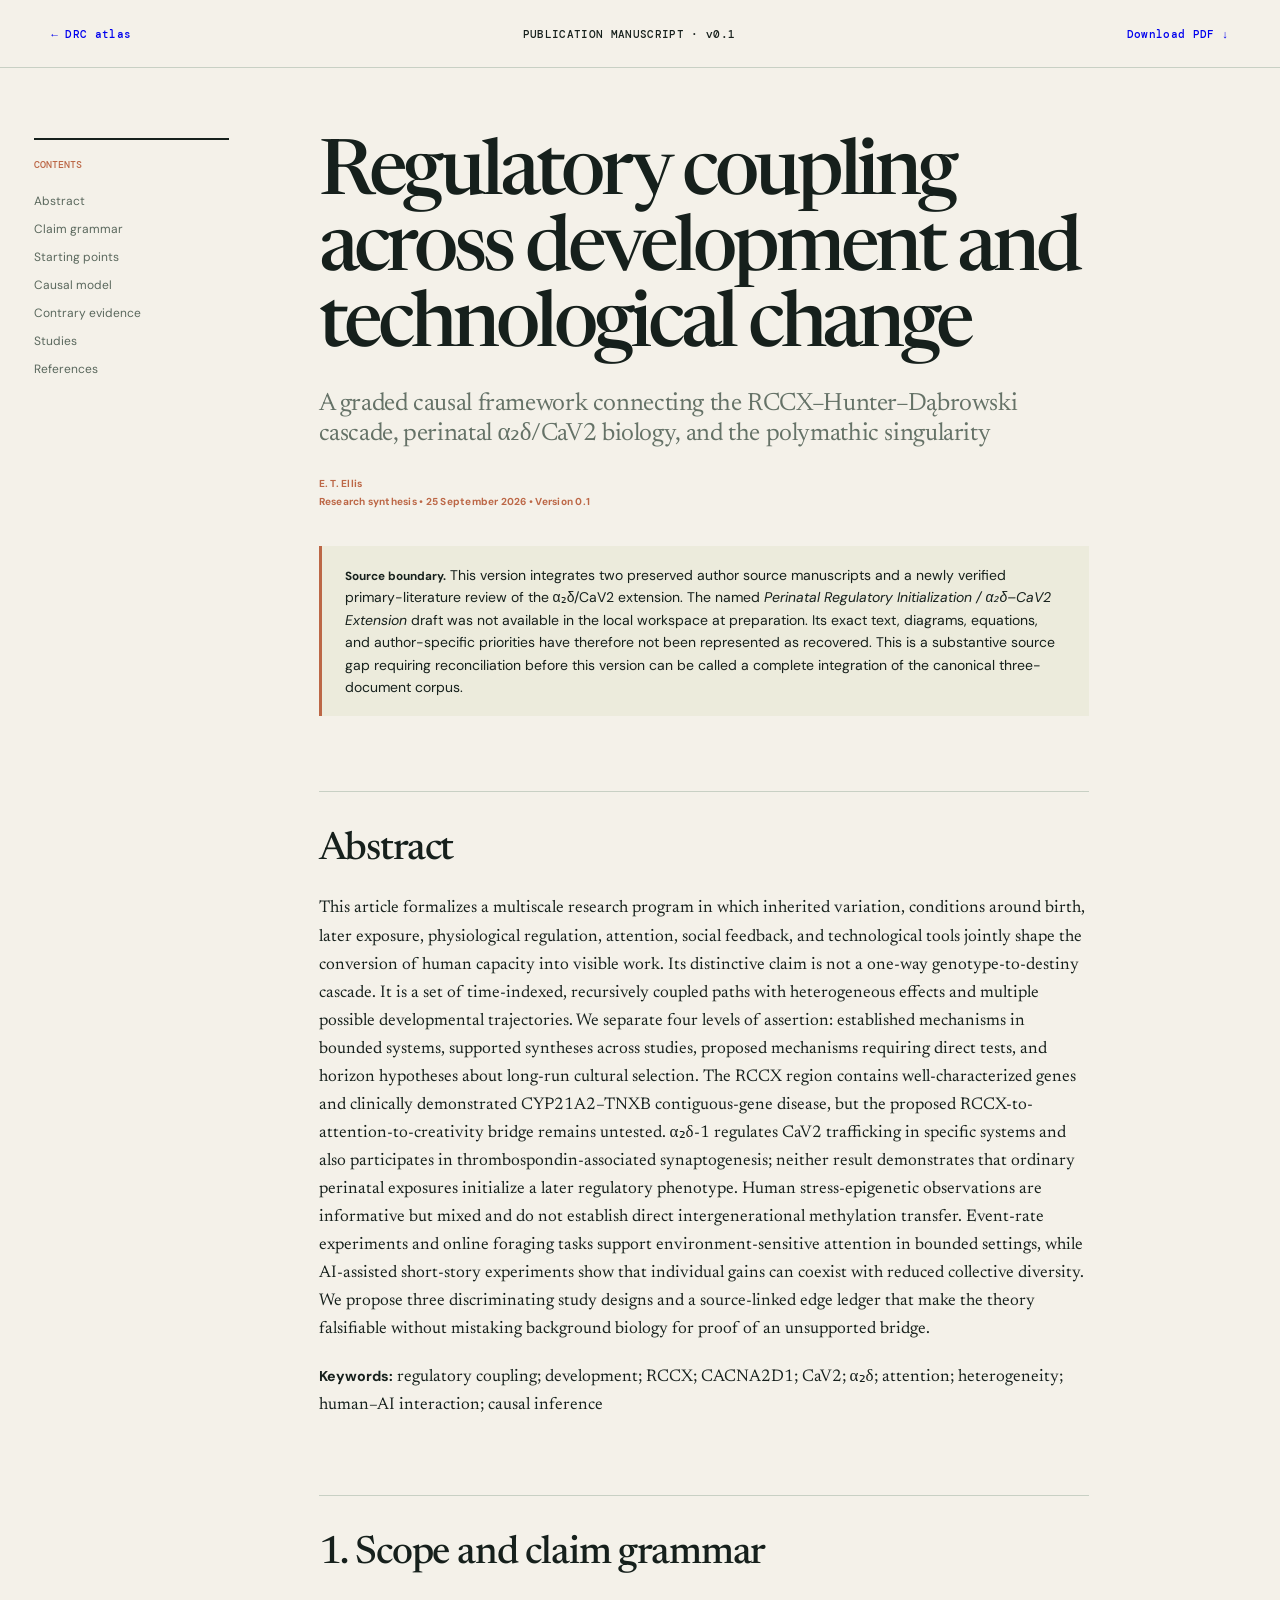
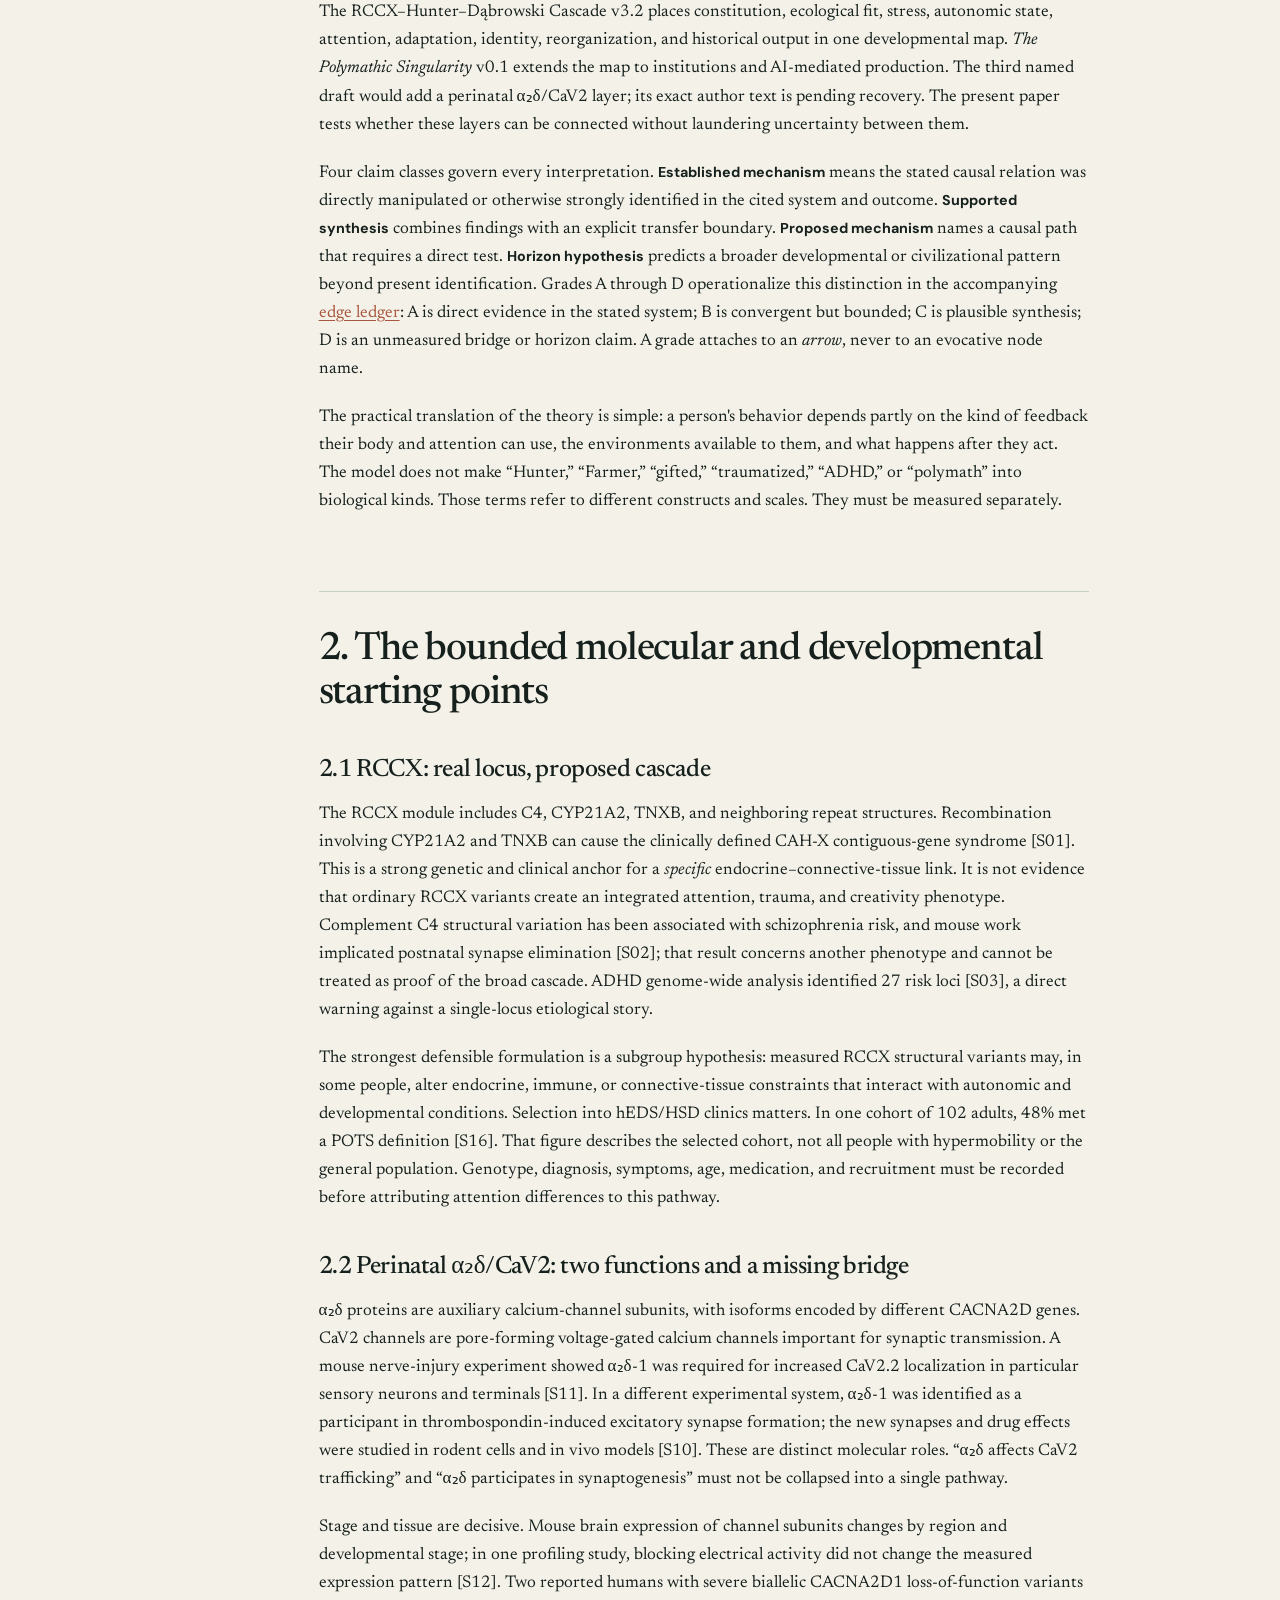
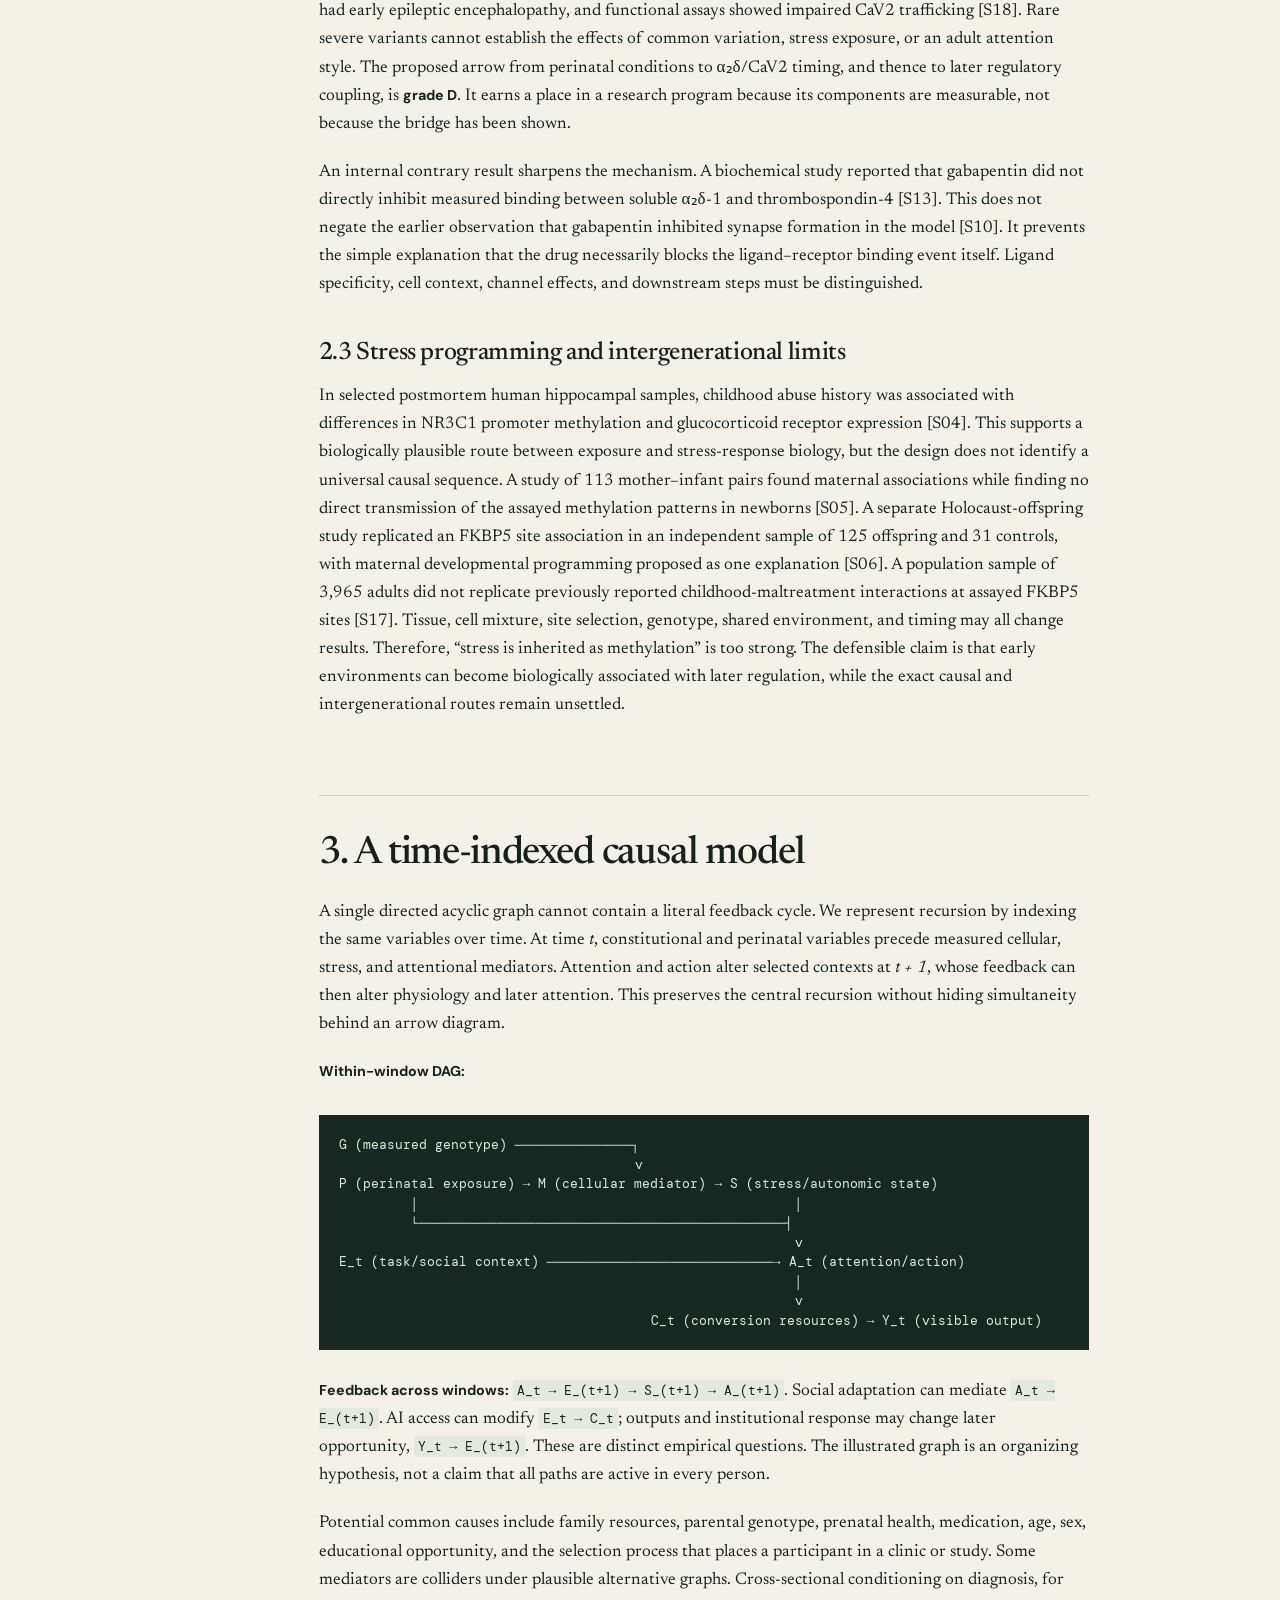
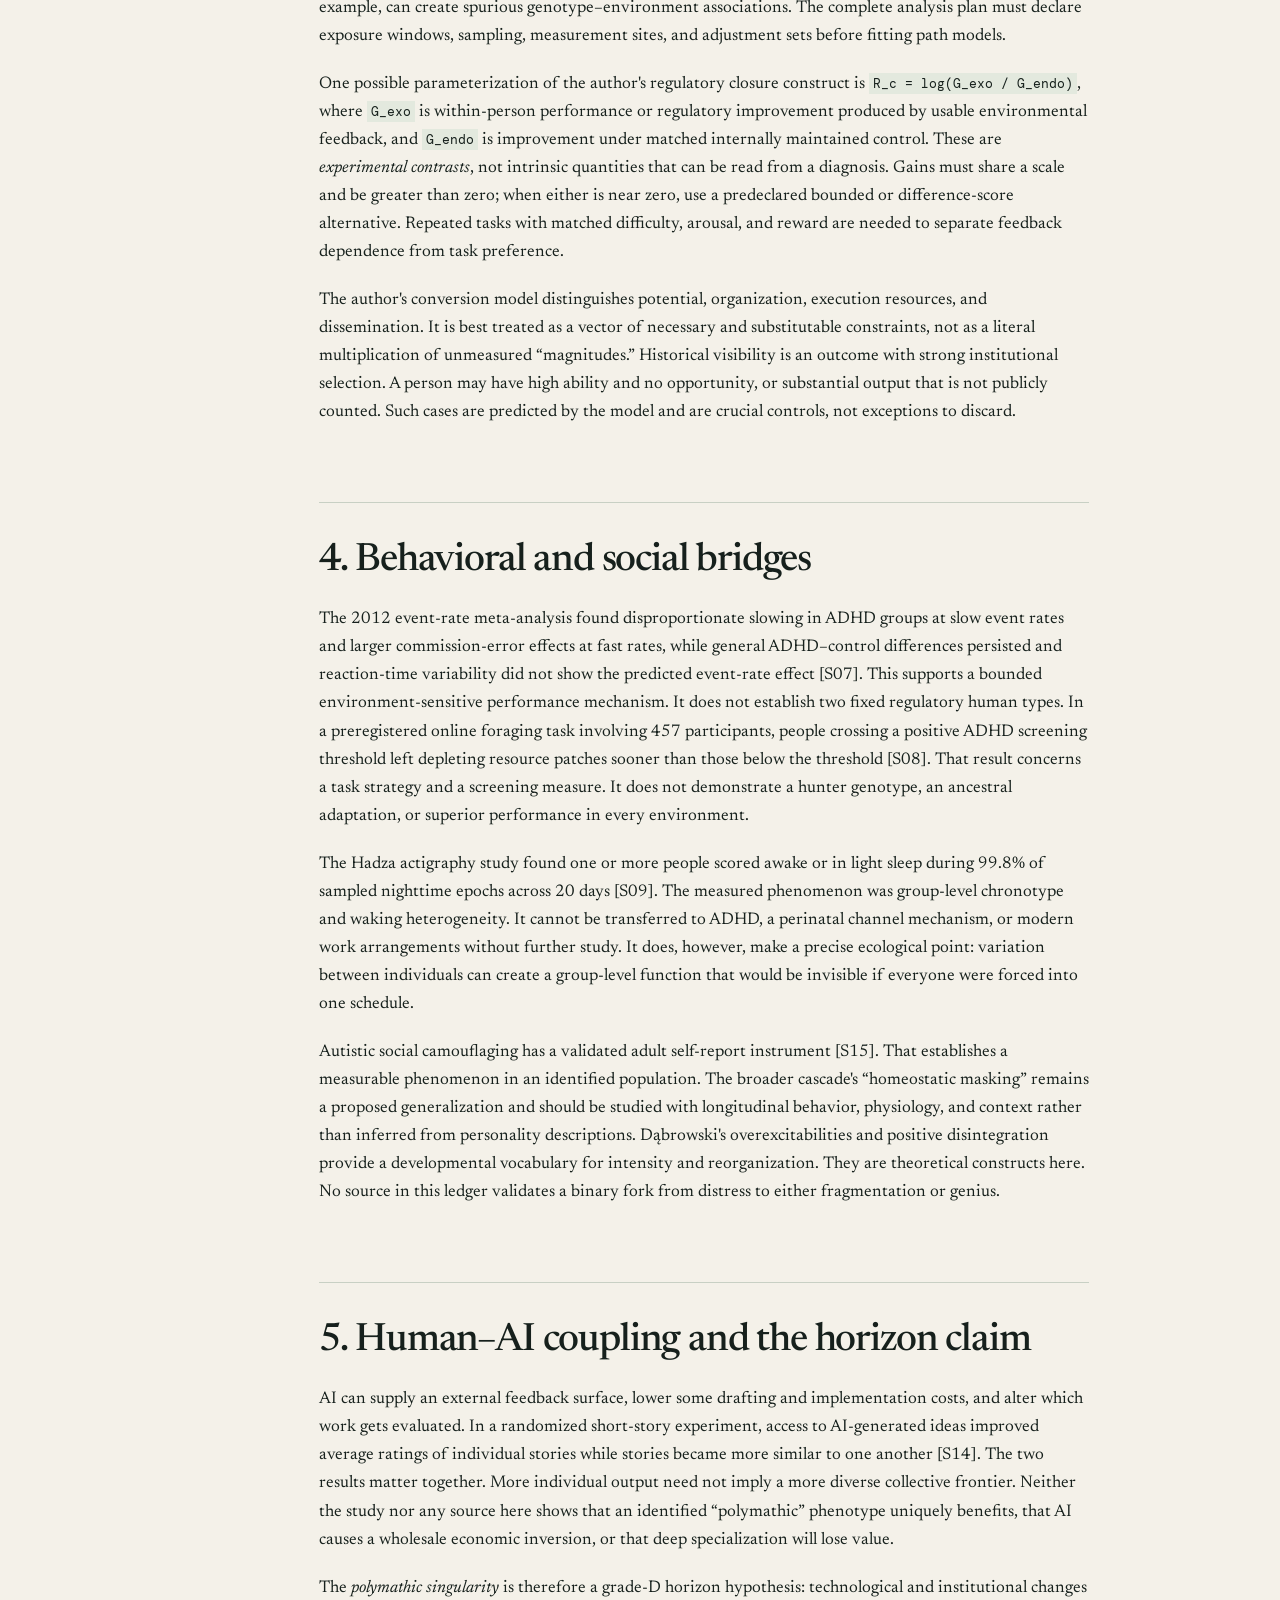
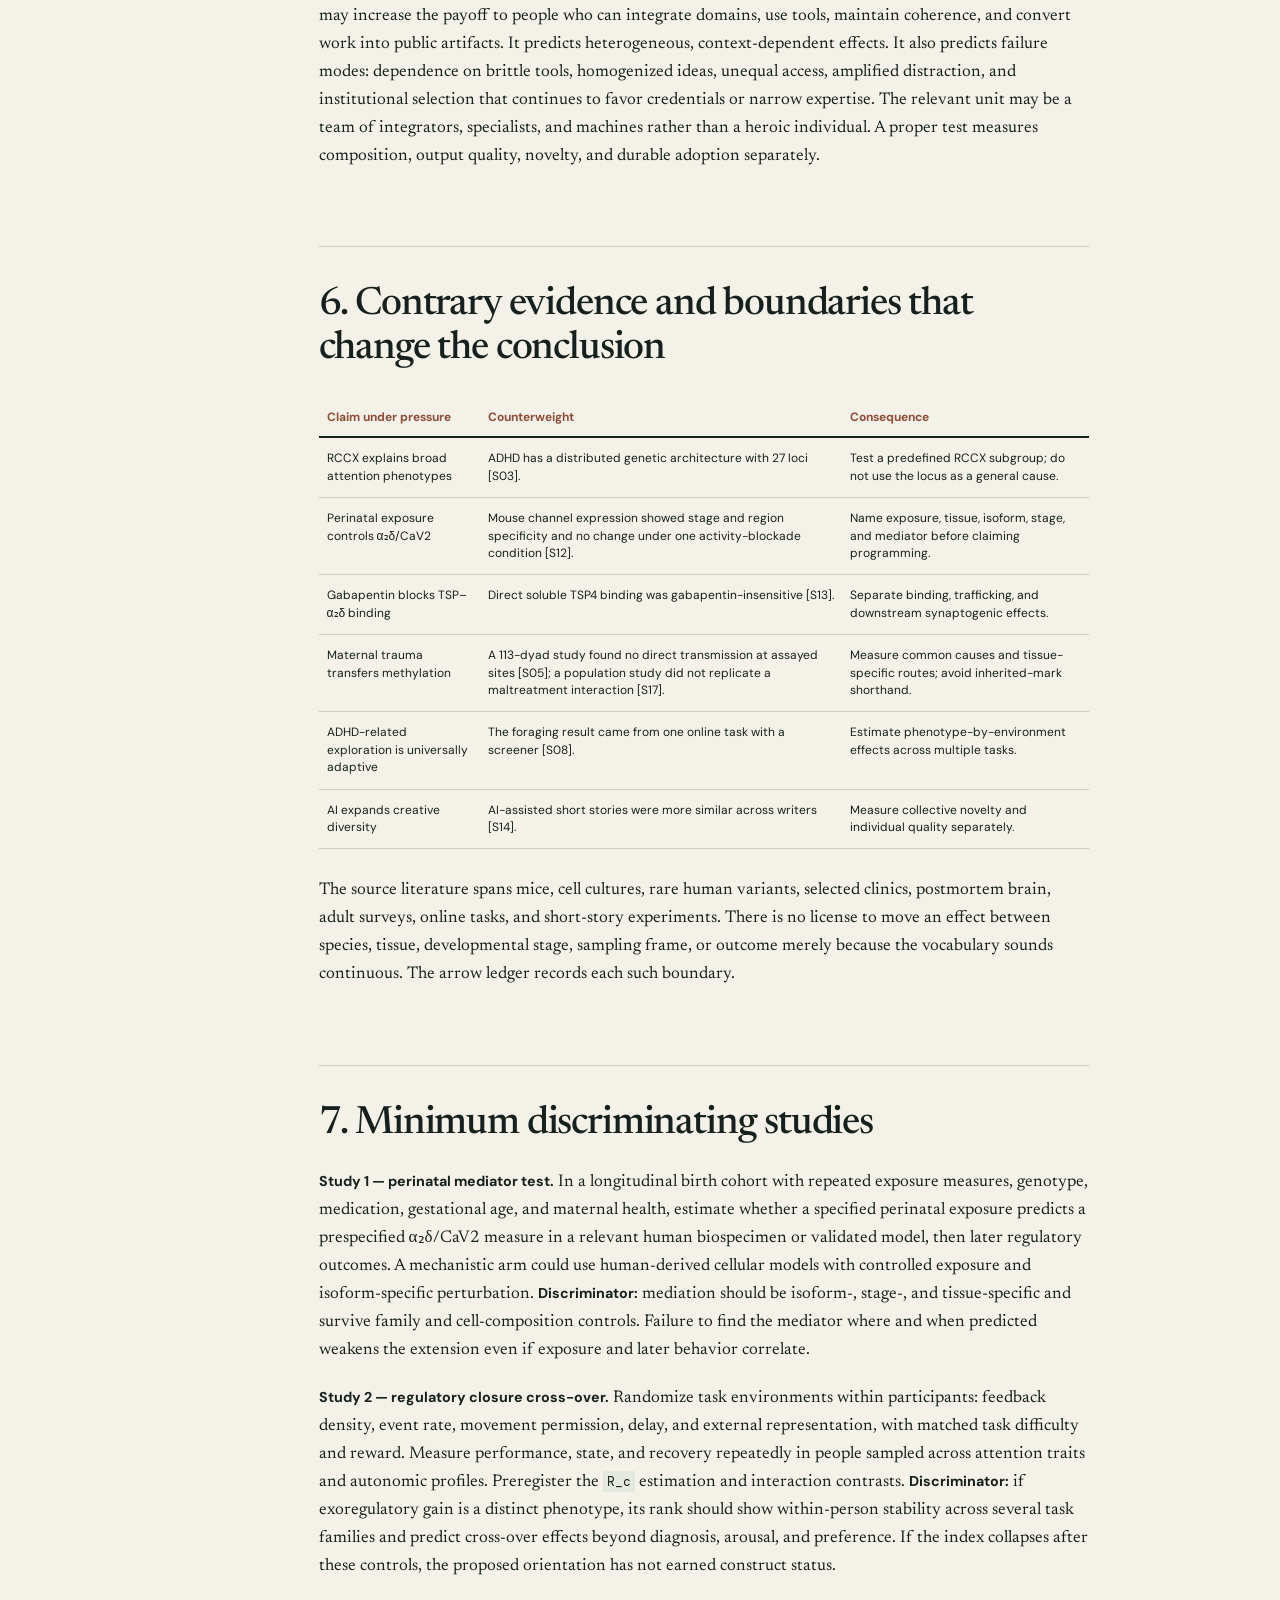
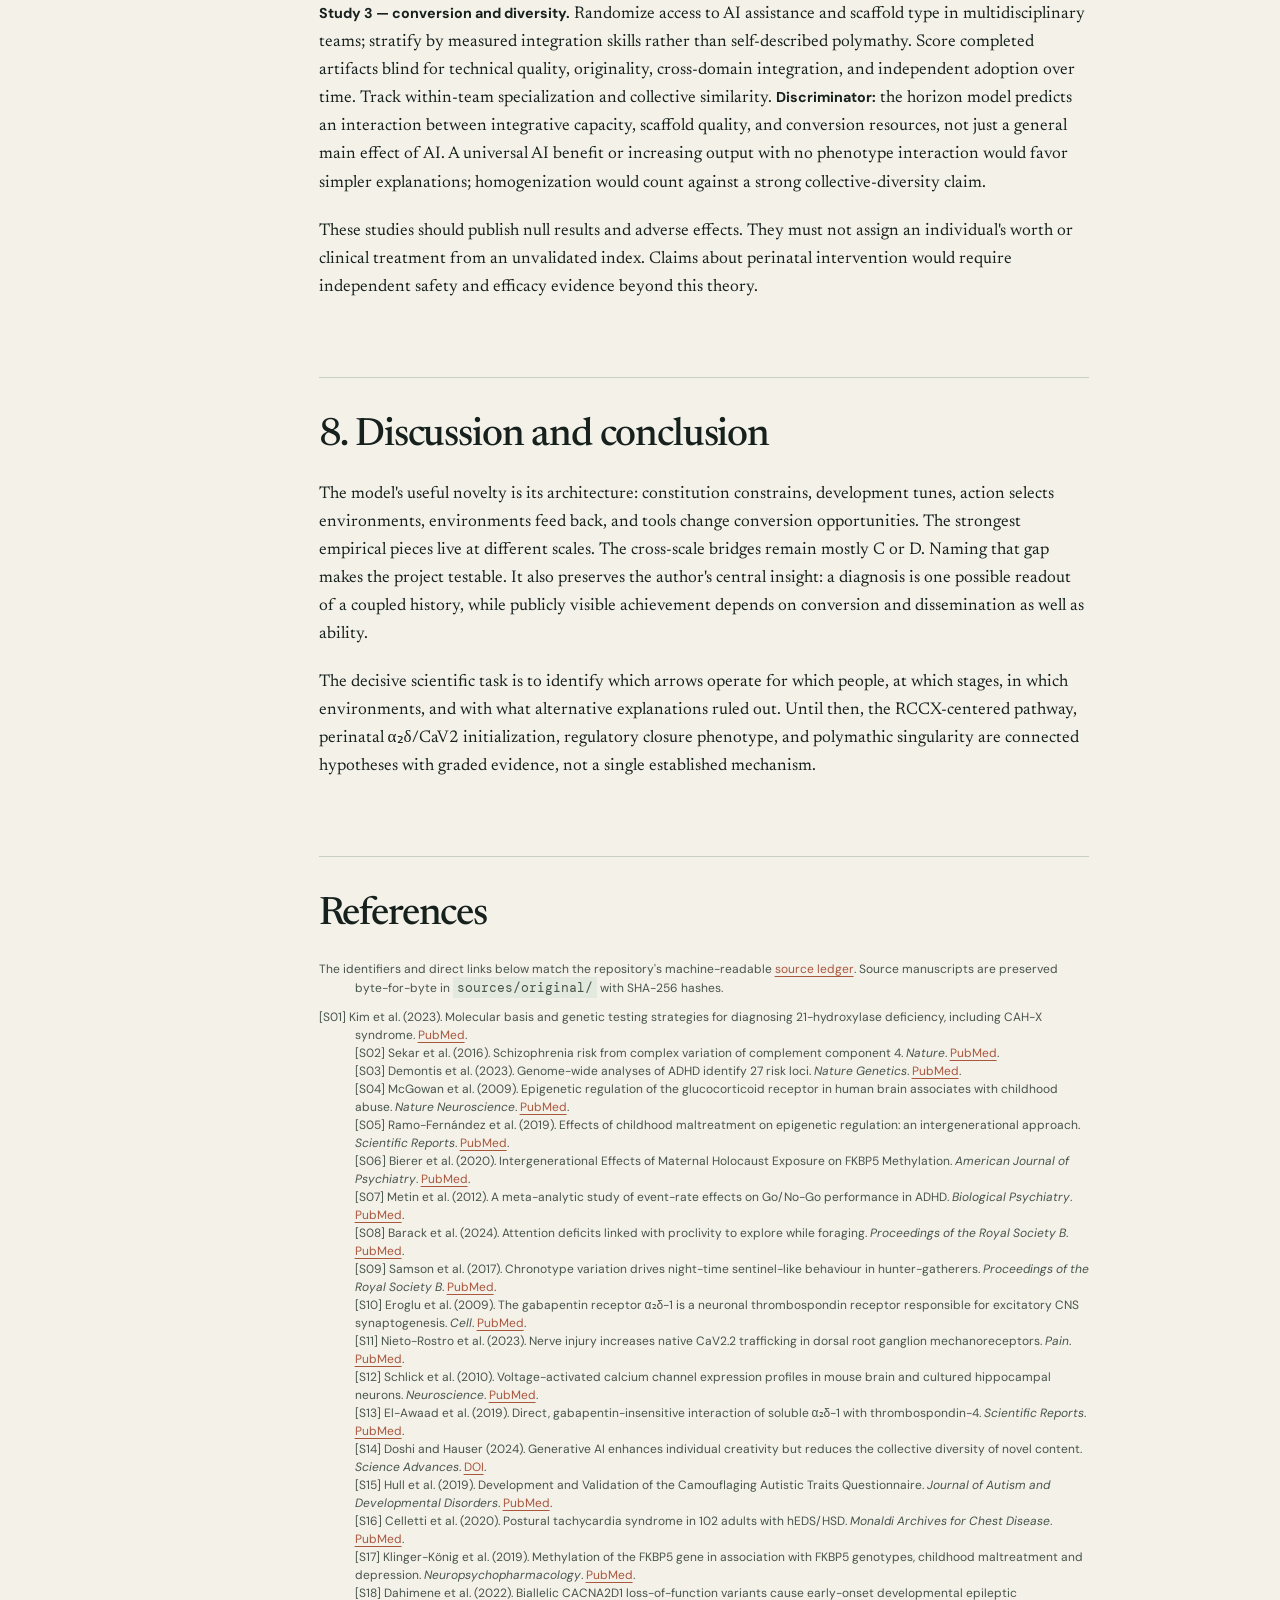
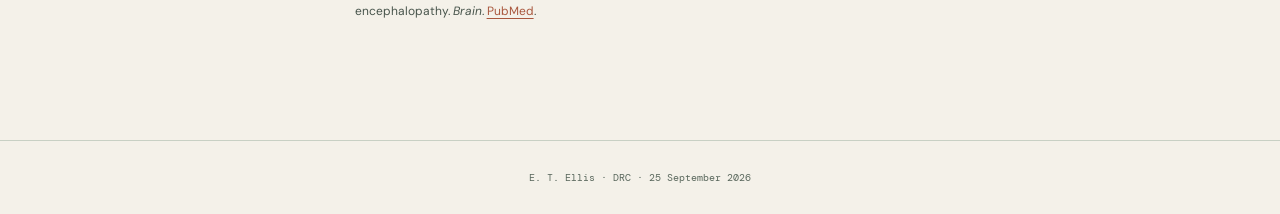
==== docs/paper.html @ 1a9c7b2e "Publish DRC research atlas and graded manuscript" ====
<!doctype html>
<html lang="en"><head><meta charset="utf-8"><meta name="viewport" content="width=device-width, initial-scale=1">
<meta name="description" content="Publication manuscript for the DRC developmental regulatory coupling research program.">
<title>Regulatory coupling across development and technological change — E. T. Ellis</title>
<link rel="preconnect" href="https://fonts.googleapis.com"><link rel="preconnect" href="https://fonts.gstatic.com" crossorigin>
<link href="https://fonts.googleapis.com/css2?family=DM+Mono:wght@400;500&family=DM+Sans:wght@400;500;600&family=Newsreader:opsz,wght@6..72,400;6..72,500;6..72,600&display=swap" rel="stylesheet">
<link rel="stylesheet" href="paper.css"></head><body>
<header class="paper-nav"><a href="index.html">← DRC atlas</a><span>PUBLICATION MANUSCRIPT · v0.1</span><a href="drc-regulatory-coupling-v0.1.pdf">Download PDF ↓</a></header>
<main class="paper-shell"><aside class="rail"><span>CONTENTS</span><a href="#abstract">Abstract</a><a href="#scope-and-claim-grammar">Claim grammar</a><a href="#the-bounded-molecular-and-developmental-starting-points">Starting points</a><a href="#a-time-indexed-causal-model">Causal model</a><a href="#contrary-evidence-and-boundaries-that-change-the-conclusion">Contrary evidence</a><a href="#minimum-discriminating-studies">Studies</a><a href="#references">References</a></aside><article class="paper-body"><h1 id="regulatory-coupling-across-development-and-technological-change">Regulatory coupling across development and technological change</h1>
<h2 id="a-graded-causal-framework-connecting-the-rccxhunterdąbrowski-cascade-perinatal-α₂δcav2-biology-and-the-polymathic-singularity">A graded causal framework connecting the RCCX–Hunter–Dąbrowski cascade, perinatal α₂δ/CaV2 biology, and the polymathic singularity</h2>
<p><strong>E. T. Ellis</strong><br />
<strong>Research synthesis • 25 September 2026 • Version 0.1</strong></p>
<blockquote>
<p><strong>Source boundary.</strong> This version integrates two preserved author source manuscripts and a newly verified primary-literature review of the α₂δ/CaV2 extension. The named <em>Perinatal Regulatory Initialization / α₂δ–CaV2 Extension</em> draft was not available in the local workspace at preparation. Its exact text, diagrams, equations, and author-specific priorities have therefore not been represented as recovered. This is a substantive source gap requiring reconciliation before this version can be called a complete integration of the canonical three-document corpus.</p>
</blockquote>
<h2 id="abstract">Abstract</h2>
<p>This article formalizes a multiscale research program in which inherited variation, conditions around birth, later exposure, physiological regulation, attention, social feedback, and technological tools jointly shape the conversion of human capacity into visible work. Its distinctive claim is not a one-way genotype-to-destiny cascade. It is a set of time-indexed, recursively coupled paths with heterogeneous effects and multiple possible developmental trajectories. We separate four levels of assertion: established mechanisms in bounded systems, supported syntheses across studies, proposed mechanisms requiring direct tests, and horizon hypotheses about long-run cultural selection. The RCCX region contains well-characterized genes and clinically demonstrated CYP21A2–TNXB contiguous-gene disease, but the proposed RCCX-to-attention-to-creativity bridge remains untested. α₂δ-1 regulates CaV2 trafficking in specific systems and also participates in thrombospondin-associated synaptogenesis; neither result demonstrates that ordinary perinatal exposures initialize a later regulatory phenotype. Human stress-epigenetic observations are informative but mixed and do not establish direct intergenerational methylation transfer. Event-rate experiments and online foraging tasks support environment-sensitive attention in bounded settings, while AI-assisted short-story experiments show that individual gains can coexist with reduced collective diversity. We propose three discriminating study designs and a source-linked edge ledger that make the theory falsifiable without mistaking background biology for proof of an unsupported bridge.</p>
<p><strong>Keywords:</strong> regulatory coupling; development; RCCX; CACNA2D1; CaV2; α₂δ; attention; heterogeneity; human–AI interaction; causal inference</p>
<h2 id="scope-and-claim-grammar">1. Scope and claim grammar</h2>
<p>The RCCX–Hunter–Dąbrowski Cascade v3.2 places constitution, ecological fit, stress, autonomic state, attention, adaptation, identity, reorganization, and historical output in one developmental map. <em>The Polymathic Singularity</em> v0.1 extends the map to institutions and AI-mediated production. The third named draft would add a perinatal α₂δ/CaV2 layer; its exact author text is pending recovery. The present paper tests whether these layers can be connected without laundering uncertainty between them.</p>
<p>Four claim classes govern every interpretation. <strong>Established mechanism</strong> means the stated causal relation was directly manipulated or otherwise strongly identified in the cited system and outcome. <strong>Supported synthesis</strong> combines findings with an explicit transfer boundary. <strong>Proposed mechanism</strong> names a causal path that requires a direct test. <strong>Horizon hypothesis</strong> predicts a broader developmental or civilizational pattern beyond present identification. Grades A through D operationalize this distinction in the accompanying <a href="data/model.json">edge ledger</a>: A is direct evidence in the stated system; B is convergent but bounded; C is plausible synthesis; D is an unmeasured bridge or horizon claim. A grade attaches to an <em>arrow</em>, never to an evocative node name.</p>
<p>The practical translation of the theory is simple: a person's behavior depends partly on the kind of feedback their body and attention can use, the environments available to them, and what happens after they act. The model does not make “Hunter,” “Farmer,” “gifted,” “traumatized,” “ADHD,” or “polymath” into biological kinds. Those terms refer to different constructs and scales. They must be measured separately.</p>
<h2 id="the-bounded-molecular-and-developmental-starting-points">2. The bounded molecular and developmental starting points</h2>
<h3 id="1-rccx-real-locus-proposed-cascade">2.1 RCCX: real locus, proposed cascade</h3>
<p>The RCCX module includes C4, CYP21A2, TNXB, and neighboring repeat structures. Recombination involving CYP21A2 and TNXB can cause the clinically defined CAH-X contiguous-gene syndrome [S01]. This is a strong genetic and clinical anchor for a <em>specific</em> endocrine–connective-tissue link. It is not evidence that ordinary RCCX variants create an integrated attention, trauma, and creativity phenotype. Complement C4 structural variation has been associated with schizophrenia risk, and mouse work implicated postnatal synapse elimination [S02]; that result concerns another phenotype and cannot be treated as proof of the broad cascade. ADHD genome-wide analysis identified 27 risk loci [S03], a direct warning against a single-locus etiological story.</p>
<p>The strongest defensible formulation is a subgroup hypothesis: measured RCCX structural variants may, in some people, alter endocrine, immune, or connective-tissue constraints that interact with autonomic and developmental conditions. Selection into hEDS/HSD clinics matters. In one cohort of 102 adults, 48% met a POTS definition [S16]. That figure describes the selected cohort, not all people with hypermobility or the general population. Genotype, diagnosis, symptoms, age, medication, and recruitment must be recorded before attributing attention differences to this pathway.</p>
<h3 id="2-perinatal-α₂δcav2-two-functions-and-a-missing-bridge">2.2 Perinatal α₂δ/CaV2: two functions and a missing bridge</h3>
<p>α₂δ proteins are auxiliary calcium-channel subunits, with isoforms encoded by different CACNA2D genes. CaV2 channels are pore-forming voltage-gated calcium channels important for synaptic transmission. A mouse nerve-injury experiment showed α₂δ-1 was required for increased CaV2.2 localization in particular sensory neurons and terminals [S11]. In a different experimental system, α₂δ-1 was identified as a participant in thrombospondin-induced excitatory synapse formation; the new synapses and drug effects were studied in rodent cells and in vivo models [S10]. These are distinct molecular roles. “α₂δ affects CaV2 trafficking” and “α₂δ participates in synaptogenesis” must not be collapsed into a single pathway.</p>
<p>Stage and tissue are decisive. Mouse brain expression of channel subunits changes by region and developmental stage; in one profiling study, blocking electrical activity did not change the measured expression pattern [S12]. Two reported humans with severe biallelic CACNA2D1 loss-of-function variants had early epileptic encephalopathy, and functional assays showed impaired CaV2 trafficking [S18]. Rare severe variants cannot establish the effects of common variation, stress exposure, or an adult attention style. The proposed arrow from perinatal conditions to α₂δ/CaV2 timing, and thence to later regulatory coupling, is <strong>grade D</strong>. It earns a place in a research program because its components are measurable, not because the bridge has been shown.</p>
<p>An internal contrary result sharpens the mechanism. A biochemical study reported that gabapentin did not directly inhibit measured binding between soluble α₂δ-1 and thrombospondin-4 [S13]. This does not negate the earlier observation that gabapentin inhibited synapse formation in the model [S10]. It prevents the simple explanation that the drug necessarily blocks the ligand–receptor binding event itself. Ligand specificity, cell context, channel effects, and downstream steps must be distinguished.</p>
<h3 id="3-stress-programming-and-intergenerational-limits">2.3 Stress programming and intergenerational limits</h3>
<p>In selected postmortem human hippocampal samples, childhood abuse history was associated with differences in NR3C1 promoter methylation and glucocorticoid receptor expression [S04]. This supports a biologically plausible route between exposure and stress-response biology, but the design does not identify a universal causal sequence. A study of 113 mother–infant pairs found maternal associations while finding no direct transmission of the assayed methylation patterns in newborns [S05]. A separate Holocaust-offspring study replicated an FKBP5 site association in an independent sample of 125 offspring and 31 controls, with maternal developmental programming proposed as one explanation [S06]. A population sample of 3,965 adults did not replicate previously reported childhood-maltreatment interactions at assayed FKBP5 sites [S17]. Tissue, cell mixture, site selection, genotype, shared environment, and timing may all change results. Therefore, “stress is inherited as methylation” is too strong. The defensible claim is that early environments can become biologically associated with later regulation, while the exact causal and intergenerational routes remain unsettled.</p>
<h2 id="a-time-indexed-causal-model">3. A time-indexed causal model</h2>
<p>A single directed acyclic graph cannot contain a literal feedback cycle. We represent recursion by indexing the same variables over time. At time <em>t</em>, constitutional and perinatal variables precede measured cellular, stress, and attentional mediators. Attention and action alter selected contexts at <em>t + 1</em>, whose feedback can then alter physiology and later attention. This preserves the central recursion without hiding simultaneity behind an arrow diagram.</p>
<p><strong>Within-window DAG:</strong></p>
<pre><code class="language-text">G (measured genotype) ───────────────┐
                                     v
P (perinatal exposure) → M (cellular mediator) → S (stress/autonomic state)
         │                                               │
         └───────────────────────────────────────────────┤
                                                         v
E_t (task/social context) ─────────────────────────────→ A_t (attention/action)
                                                         │
                                                         v
                                       C_t (conversion resources) → Y_t (visible output)
</code></pre>
<p><strong>Feedback across windows:</strong> <code>A_t → E_(t+1) → S_(t+1) → A_(t+1)</code>. Social adaptation can mediate <code>A_t → E_(t+1)</code>. AI access can modify <code>E_t → C_t</code>; outputs and institutional response may change later opportunity, <code>Y_t → E_(t+1)</code>. These are distinct empirical questions. The illustrated graph is an organizing hypothesis, not a claim that all paths are active in every person.</p>
<p>Potential common causes include family resources, parental genotype, prenatal health, medication, age, sex, educational opportunity, and the selection process that places a participant in a clinic or study. Some mediators are colliders under plausible alternative graphs. Cross-sectional conditioning on diagnosis, for example, can create spurious genotype–environment associations. The complete analysis plan must declare exposure windows, sampling, measurement sites, and adjustment sets before fitting path models.</p>
<p>One possible parameterization of the author's regulatory closure construct is <code>R_c = log(G_exo / G_endo)</code>, where <code>G_exo</code> is within-person performance or regulatory improvement produced by usable environmental feedback, and <code>G_endo</code> is improvement under matched internally maintained control. These are <em>experimental contrasts</em>, not intrinsic quantities that can be read from a diagnosis. Gains must share a scale and be greater than zero; when either is near zero, use a predeclared bounded or difference-score alternative. Repeated tasks with matched difficulty, arousal, and reward are needed to separate feedback dependence from task preference.</p>
<p>The author's conversion model distinguishes potential, organization, execution resources, and dissemination. It is best treated as a vector of necessary and substitutable constraints, not as a literal multiplication of unmeasured “magnitudes.” Historical visibility is an outcome with strong institutional selection. A person may have high ability and no opportunity, or substantial output that is not publicly counted. Such cases are predicted by the model and are crucial controls, not exceptions to discard.</p>
<h2 id="behavioral-and-social-bridges">4. Behavioral and social bridges</h2>
<p>The 2012 event-rate meta-analysis found disproportionate slowing in ADHD groups at slow event rates and larger commission-error effects at fast rates, while general ADHD–control differences persisted and reaction-time variability did not show the predicted event-rate effect [S07]. This supports a bounded environment-sensitive performance mechanism. It does not establish two fixed regulatory human types. In a preregistered online foraging task involving 457 participants, people crossing a positive ADHD screening threshold left depleting resource patches sooner than those below the threshold [S08]. That result concerns a task strategy and a screening measure. It does not demonstrate a hunter genotype, an ancestral adaptation, or superior performance in every environment.</p>
<p>The Hadza actigraphy study found one or more people scored awake or in light sleep during 99.8% of sampled nighttime epochs across 20 days [S09]. The measured phenomenon was group-level chronotype and waking heterogeneity. It cannot be transferred to ADHD, a perinatal channel mechanism, or modern work arrangements without further study. It does, however, make a precise ecological point: variation between individuals can create a group-level function that would be invisible if everyone were forced into one schedule.</p>
<p>Autistic social camouflaging has a validated adult self-report instrument [S15]. That establishes a measurable phenomenon in an identified population. The broader cascade's “homeostatic masking” remains a proposed generalization and should be studied with longitudinal behavior, physiology, and context rather than inferred from personality descriptions. Dąbrowski's overexcitabilities and positive disintegration provide a developmental vocabulary for intensity and reorganization. They are theoretical constructs here. No source in this ledger validates a binary fork from distress to either fragmentation or genius.</p>
<h2 id="humanai-coupling-and-the-horizon-claim">5. Human–AI coupling and the horizon claim</h2>
<p>AI can supply an external feedback surface, lower some drafting and implementation costs, and alter which work gets evaluated. In a randomized short-story experiment, access to AI-generated ideas improved average ratings of individual stories while stories became more similar to one another [S14]. The two results matter together. More individual output need not imply a more diverse collective frontier. Neither the study nor any source here shows that an identified “polymathic” phenotype uniquely benefits, that AI causes a wholesale economic inversion, or that deep specialization will lose value.</p>
<p>The <em>polymathic singularity</em> is therefore a grade-D horizon hypothesis: technological and institutional changes may increase the payoff to people who can integrate domains, use tools, maintain coherence, and convert work into public artifacts. It predicts heterogeneous, context-dependent effects. It also predicts failure modes: dependence on brittle tools, homogenized ideas, unequal access, amplified distraction, and institutional selection that continues to favor credentials or narrow expertise. The relevant unit may be a team of integrators, specialists, and machines rather than a heroic individual. A proper test measures composition, output quality, novelty, and durable adoption separately.</p>
<h2 id="contrary-evidence-and-boundaries-that-change-the-conclusion">6. Contrary evidence and boundaries that change the conclusion</h2>
<table>
<thead>
<tr>
<th>Claim under pressure</th>
<th>Counterweight</th>
<th>Consequence</th>
</tr>
</thead>
<tbody>
<tr>
<td>RCCX explains broad attention phenotypes</td>
<td>ADHD has a distributed genetic architecture with 27 loci [S03].</td>
<td>Test a predefined RCCX subgroup; do not use the locus as a general cause.</td>
</tr>
<tr>
<td>Perinatal exposure controls α₂δ/CaV2</td>
<td>Mouse channel expression showed stage and region specificity and no change under one activity-blockade condition [S12].</td>
<td>Name exposure, tissue, isoform, stage, and mediator before claiming programming.</td>
</tr>
<tr>
<td>Gabapentin blocks TSP–α₂δ binding</td>
<td>Direct soluble TSP4 binding was gabapentin-insensitive [S13].</td>
<td>Separate binding, trafficking, and downstream synaptogenic effects.</td>
</tr>
<tr>
<td>Maternal trauma transfers methylation</td>
<td>A 113-dyad study found no direct transmission at assayed sites [S05]; a population study did not replicate a maltreatment interaction [S17].</td>
<td>Measure common causes and tissue-specific routes; avoid inherited-mark shorthand.</td>
</tr>
<tr>
<td>ADHD-related exploration is universally adaptive</td>
<td>The foraging result came from one online task with a screener [S08].</td>
<td>Estimate phenotype-by-environment effects across multiple tasks.</td>
</tr>
<tr>
<td>AI expands creative diversity</td>
<td>AI-assisted short stories were more similar across writers [S14].</td>
<td>Measure collective novelty and individual quality separately.</td>
</tr>
</tbody>
</table>
<p>The source literature spans mice, cell cultures, rare human variants, selected clinics, postmortem brain, adult surveys, online tasks, and short-story experiments. There is no license to move an effect between species, tissue, developmental stage, sampling frame, or outcome merely because the vocabulary sounds continuous. The arrow ledger records each such boundary.</p>
<h2 id="minimum-discriminating-studies">7. Minimum discriminating studies</h2>
<p><strong>Study 1 — perinatal mediator test.</strong> In a longitudinal birth cohort with repeated exposure measures, genotype, medication, gestational age, and maternal health, estimate whether a specified perinatal exposure predicts a prespecified α₂δ/CaV2 measure in a relevant human biospecimen or validated model, then later regulatory outcomes. A mechanistic arm could use human-derived cellular models with controlled exposure and isoform-specific perturbation. <strong>Discriminator:</strong> mediation should be isoform-, stage-, and tissue-specific and survive family and cell-composition controls. Failure to find the mediator where and when predicted weakens the extension even if exposure and later behavior correlate.</p>
<p><strong>Study 2 — regulatory closure cross-over.</strong> Randomize task environments within participants: feedback density, event rate, movement permission, delay, and external representation, with matched task difficulty and reward. Measure performance, state, and recovery repeatedly in people sampled across attention traits and autonomic profiles. Preregister the <code>R_c</code> estimation and interaction contrasts. <strong>Discriminator:</strong> if exoregulatory gain is a distinct phenotype, its rank should show within-person stability across several task families and predict cross-over effects beyond diagnosis, arousal, and preference. If the index collapses after these controls, the proposed orientation has not earned construct status.</p>
<p><strong>Study 3 — conversion and diversity.</strong> Randomize access to AI assistance and scaffold type in multidisciplinary teams; stratify by measured integration skills rather than self-described polymathy. Score completed artifacts blind for technical quality, originality, cross-domain integration, and independent adoption over time. Track within-team specialization and collective similarity. <strong>Discriminator:</strong> the horizon model predicts an interaction between integrative capacity, scaffold quality, and conversion resources, not just a general main effect of AI. A universal AI benefit or increasing output with no phenotype interaction would favor simpler explanations; homogenization would count against a strong collective-diversity claim.</p>
<p>These studies should publish null results and adverse effects. They must not assign an individual's worth or clinical treatment from an unvalidated index. Claims about perinatal intervention would require independent safety and efficacy evidence beyond this theory.</p>
<h2 id="discussion-and-conclusion">8. Discussion and conclusion</h2>
<p>The model's useful novelty is its architecture: constitution constrains, development tunes, action selects environments, environments feed back, and tools change conversion opportunities. The strongest empirical pieces live at different scales. The cross-scale bridges remain mostly C or D. Naming that gap makes the project testable. It also preserves the author's central insight: a diagnosis is one possible readout of a coupled history, while publicly visible achievement depends on conversion and dissemination as well as ability.</p>
<p>The decisive scientific task is to identify which arrows operate for which people, at which stages, in which environments, and with what alternative explanations ruled out. Until then, the RCCX-centered pathway, perinatal α₂δ/CaV2 initialization, regulatory closure phenotype, and polymathic singularity are connected hypotheses with graded evidence, not a single established mechanism.</p>
<h2 id="references">References</h2>
<p>The identifiers and direct links below match the repository's machine-readable <a href="data/sources.json">source ledger</a>. Source manuscripts are preserved byte-for-byte in <code>sources/original/</code> with SHA-256 hashes.</p>
<p>[S01] Kim et al. (2023). Molecular basis and genetic testing strategies for diagnosing 21-hydroxylase deficiency, including CAH-X syndrome. <a href="https://pubmed.ncbi.nlm.nih.gov/37401054/">PubMed</a>.<br />
[S02] Sekar et al. (2016). Schizophrenia risk from complex variation of complement component 4. <em>Nature</em>. <a href="https://pubmed.ncbi.nlm.nih.gov/26814963/">PubMed</a>.<br />
[S03] Demontis et al. (2023). Genome-wide analyses of ADHD identify 27 risk loci. <em>Nature Genetics</em>. <a href="https://pubmed.ncbi.nlm.nih.gov/36702997/">PubMed</a>.<br />
[S04] McGowan et al. (2009). Epigenetic regulation of the glucocorticoid receptor in human brain associates with childhood abuse. <em>Nature Neuroscience</em>. <a href="https://pubmed.ncbi.nlm.nih.gov/19234457/">PubMed</a>.<br />
[S05] Ramo-Fernández et al. (2019). Effects of childhood maltreatment on epigenetic regulation: an intergenerational approach. <em>Scientific Reports</em>. <a href="https://pubmed.ncbi.nlm.nih.gov/31000782/">PubMed</a>.<br />
[S06] Bierer et al. (2020). Intergenerational Effects of Maternal Holocaust Exposure on FKBP5 Methylation. <em>American Journal of Psychiatry</em>. <a href="https://pubmed.ncbi.nlm.nih.gov/32312110/">PubMed</a>.<br />
[S07] Metin et al. (2012). A meta-analytic study of event-rate effects on Go/No-Go performance in ADHD. <em>Biological Psychiatry</em>. <a href="https://pubmed.ncbi.nlm.nih.gov/23062355/">PubMed</a>.<br />
[S08] Barack et al. (2024). Attention deficits linked with proclivity to explore while foraging. <em>Proceedings of the Royal Society B</em>. <a href="https://pubmed.ncbi.nlm.nih.gov/38378153/">PubMed</a>.<br />
[S09] Samson et al. (2017). Chronotype variation drives night-time sentinel-like behaviour in hunter-gatherers. <em>Proceedings of the Royal Society B</em>. <a href="https://pubmed.ncbi.nlm.nih.gov/28701566/">PubMed</a>.<br />
[S10] Eroglu et al. (2009). The gabapentin receptor α₂δ-1 is a neuronal thrombospondin receptor responsible for excitatory CNS synaptogenesis. <em>Cell</em>. <a href="https://pubmed.ncbi.nlm.nih.gov/19818485/">PubMed</a>.<br />
[S11] Nieto-Rostro et al. (2023). Nerve injury increases native CaV2.2 trafficking in dorsal root ganglion mechanoreceptors. <em>Pain</em>. <a href="https://pubmed.ncbi.nlm.nih.gov/36524581/">PubMed</a>.<br />
[S12] Schlick et al. (2010). Voltage-activated calcium channel expression profiles in mouse brain and cultured hippocampal neurons. <em>Neuroscience</em>. <a href="https://pubmed.ncbi.nlm.nih.gov/20188150/">PubMed</a>.<br />
[S13] El-Awaad et al. (2019). Direct, gabapentin-insensitive interaction of soluble α₂δ-1 with thrombospondin-4. <em>Scientific Reports</em>. <a href="https://pubmed.ncbi.nlm.nih.gov/31700036/">PubMed</a>.<br />
[S14] Doshi and Hauser (2024). Generative AI enhances individual creativity but reduces the collective diversity of novel content. <em>Science Advances</em>. <a href="https://doi.org/10.1126/sciadv.adn5290">DOI</a>.<br />
[S15] Hull et al. (2019). Development and Validation of the Camouflaging Autistic Traits Questionnaire. <em>Journal of Autism and Developmental Disorders</em>. <a href="https://pubmed.ncbi.nlm.nih.gov/30361940/">PubMed</a>.<br />
[S16] Celletti et al. (2020). Postural tachycardia syndrome in 102 adults with hEDS/HSD. <em>Monaldi Archives for Chest Disease</em>. <a href="https://pubmed.ncbi.nlm.nih.gov/32434316/">PubMed</a>.<br />
[S17] Klinger-König et al. (2019). Methylation of the FKBP5 gene in association with FKBP5 genotypes, childhood maltreatment and depression. <em>Neuropsychopharmacology</em>. <a href="https://pubmed.ncbi.nlm.nih.gov/30700816/">PubMed</a>.<br />
[S18] Dahimene et al. (2022). Biallelic CACNA2D1 loss-of-function variants cause early-onset developmental epileptic encephalopathy. <em>Brain</em>. <a href="https://pubmed.ncbi.nlm.nih.gov/35293990/">PubMed</a>.</p>
</article></main>
<footer class="paper-footer">E. T. Ellis · DRC · 25 September 2026</footer></body></html>
---- docs/paper.css ----
:root{--ink:#16201c;--muted:#5a685d;--orange:#bc6746;--paper:#f4f1e9;--line:#c8d0c4;--serif:Newsreader,Georgia,serif;--sans:'DM Sans',sans-serif;--mono:'DM Mono',monospace}*{box-sizing:border-box}html{scroll-behavior:smooth}body{margin:0;background:var(--paper);color:var(--ink);font:16px/1.6 var(--sans)}.paper-nav{height:68px;padding:0 4vw;display:flex;justify-content:space-between;align-items:center;border-bottom:1px solid var(--line);gap:20px}.paper-nav a,.paper-nav span{font:500 11px var(--mono);text-decoration:none;letter-spacing:.03em}.paper-nav a:hover{color:var(--orange)}.paper-shell{max-width:1320px;margin:auto;display:grid;grid-template-columns:195px minmax(0,770px);gap:clamp(40px,7vw,110px);padding:70px 34px 110px}.rail{align-self:start;position:sticky;top:20px;display:grid;gap:12px;border-top:2px solid var(--ink);padding-top:18px}.rail span{font:500 10px var(--mono);color:var(--orange);margin-bottom:10px}.rail a{font:12px var(--sans);color:var(--muted);text-decoration:none}.rail a:hover{color:var(--orange)}.paper-body{font:400 17px/1.65 var(--serif)}.paper-body h1{font:500 clamp(55px,6vw,82px)/.99 var(--serif);letter-spacing:-.053em;margin:0 0 24px}.paper-body h1+ h2{font:400 25px/1.2 var(--serif);color:#657267;letter-spacing:-.015em;margin:0 0 24px;border:0;padding:0}.paper-body h2{font:500 39px/1.13 var(--serif);letter-spacing:-.03em;border-top:1px solid var(--line);padding-top:36px;margin:75px 0 23px}.paper-body h3{font:500 25px/1.22 var(--serif);letter-spacing:-.015em;margin:40px 0 14px}.paper-body p{margin:0 0 20px}.paper-body p strong{font-family:var(--sans);font-size:.84em}.paper-body>p:nth-of-type(1){font:500 12px/1.5 var(--mono);letter-spacing:.02em;color:var(--orange);margin-bottom:36px}.paper-body blockquote{margin:0 0 48px;border-left:3px solid var(--orange);background:#ecebdc;padding:18px 23px;font:14px/1.6 var(--sans)}.paper-body blockquote p{margin:0}.paper-body a{color:#a9573d;text-decoration-thickness:1px;text-underline-offset:3px}.paper-body a:hover{color:#6f3d2b}.paper-body code{font:13px/1.5 var(--mono);background:#e3e9de;padding:2px 4px;overflow-wrap:anywhere}.paper-body pre{background:#182721;color:#dcebdd;padding:20px;overflow:auto;font:12px/1.5 var(--mono);margin:28px 0}.paper-body pre code{background:none;color:inherit;padding:0}.paper-body table{border-collapse:collapse;width:100%;font:12px/1.45 var(--sans);margin:28px 0}.paper-body th{text-align:left;color:#8e4d38;border-bottom:2px solid var(--ink);padding:10px 8px;vertical-align:top}.paper-body td{border-bottom:1px solid var(--line);padding:12px 8px;vertical-align:top}.paper-body hr{border:0;border-top:1px solid var(--line)}.paper-body #references~p{font:12px/1.5 var(--sans);color:#47544b;margin:0 0 10px;padding-left:36px;text-indent:-36px}.paper-footer{border-top:1px solid var(--line);padding:30px;text-align:center;font:10px var(--mono);color:var(--muted)}
@media(max-width:850px){.paper-shell{display:block;padding:35px 24px 80px}.rail{position:static;display:flex;gap:15px;overflow:auto;margin-bottom:55px;white-space:nowrap}.paper-body h1{font-size:clamp(46px,10vw,76px)}.paper-body h2{font-size:34px}.paper-body{font-size:16px}.paper-nav span{display:none}}
@media print{@page{size:letter;margin:.65in .75in}body{background:#fff;color:#17211c}.paper-nav,.rail,.paper-footer{display:none!important}.paper-shell{display:block;padding:0;max-width:none}.paper-body{font:11pt/1.35 Georgia,serif}.paper-body h1{font:500 30pt/.99 Georgia,serif;margin-bottom:15pt}.paper-body h1+h2{font:16pt/1.1 Georgia,serif;color:#4e6252;margin-bottom:18pt}.paper-body h2{font:500 17pt/1.1 Georgia,serif;border-top:1pt solid #999;padding-top:11pt;margin:25pt 0 9pt;break-after:avoid}.paper-body h3{font:500 13pt/1.15 Georgia,serif;margin:16pt 0 7pt;break-after:avoid}.paper-body p{margin-bottom:10pt;orphans:3;widows:3}.paper-body blockquote{font:8.7pt/1.3 Arial,sans-serif;background:#ecebdc;padding:9pt 12pt;margin:0 0 16pt;break-inside:avoid}.paper-body>p:nth-of-type(1){font:8.5pt Arial,sans-serif}.paper-body pre{font:7.1pt/1.25 Menlo,monospace;white-space:pre-wrap;background:#f0f2eb;color:#202e25;border:1pt solid #bbc8bc;padding:8pt;break-inside:avoid}.paper-body table{font:7.3pt/1.2 Arial,sans-serif;break-inside:avoid}.paper-body td,.paper-body th{padding:5pt}.paper-body a{color:#1f5344;text-decoration:none}.paper-body #references~p{font:7.6pt/1.18 Arial,sans-serif;margin-bottom:3pt}.paper-body h1,.paper-body h1+h2,.paper-body>p:nth-of-type(1){break-after:avoid}}
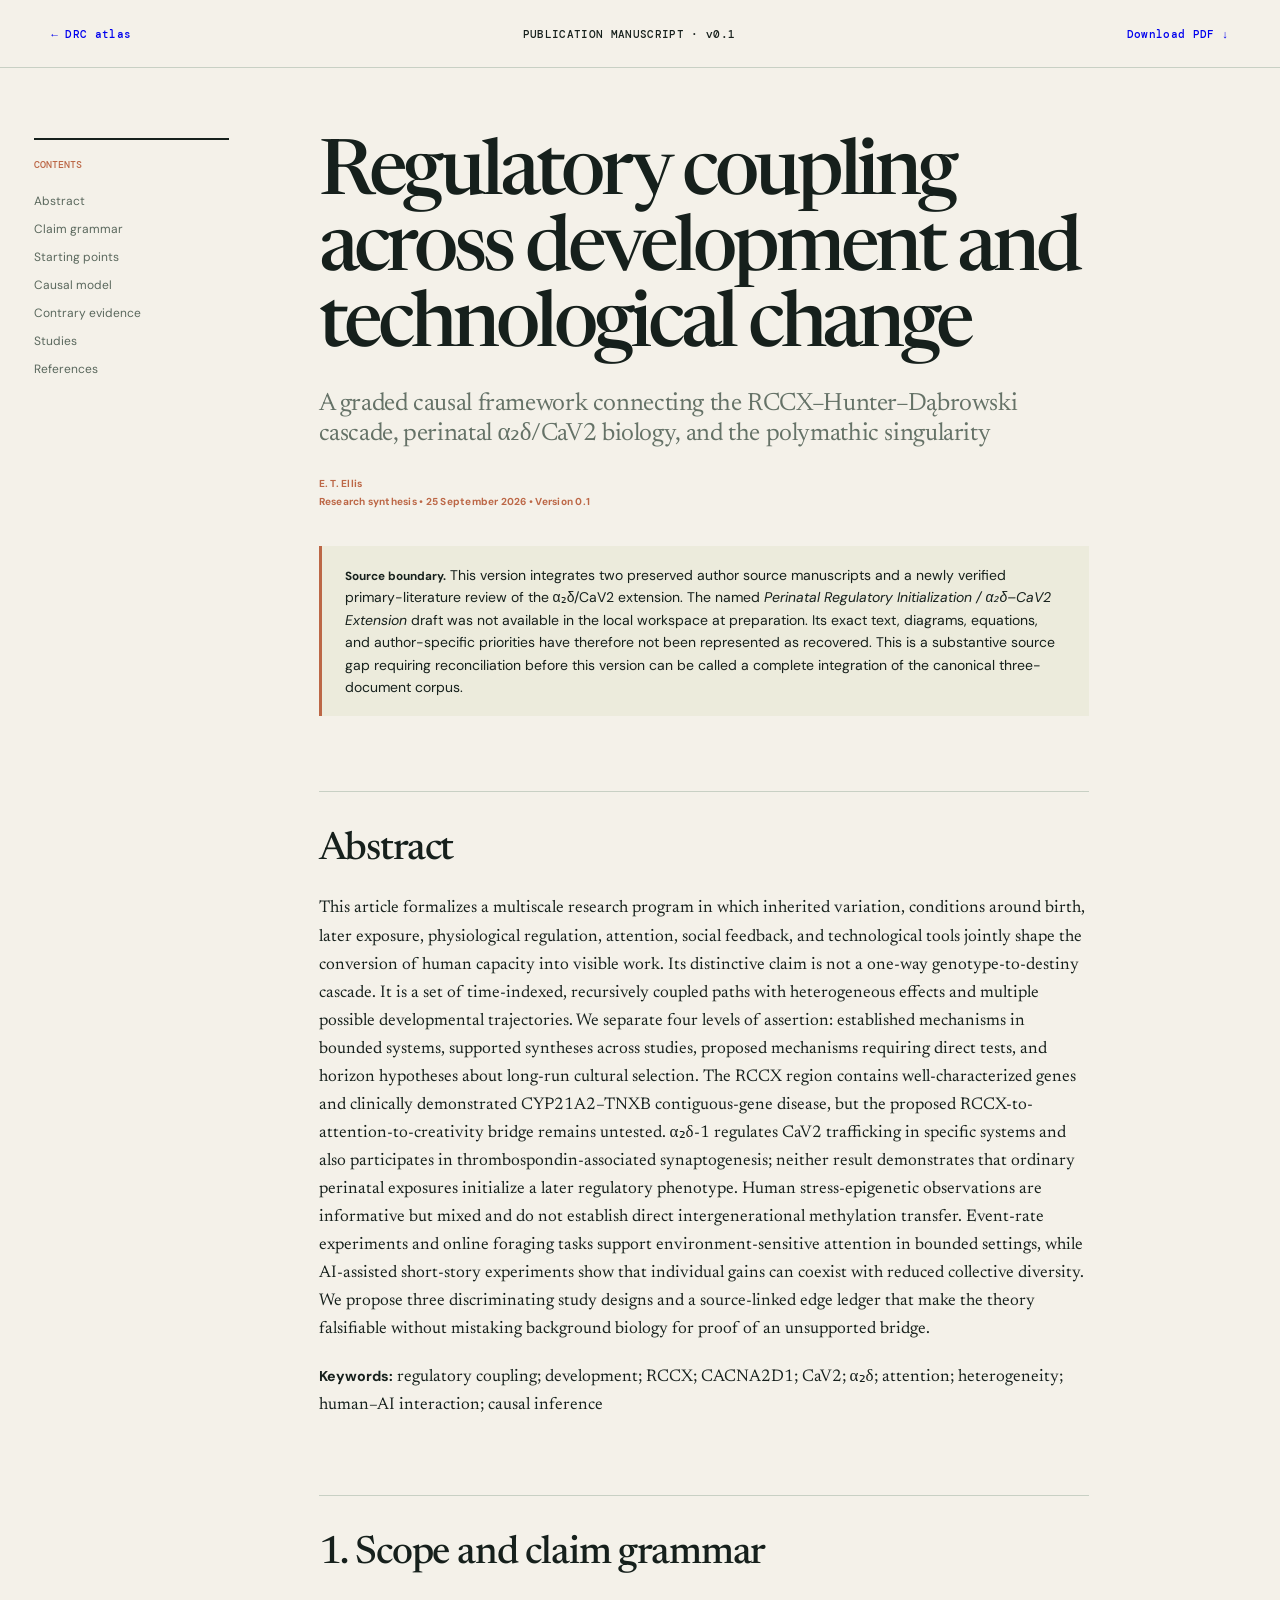
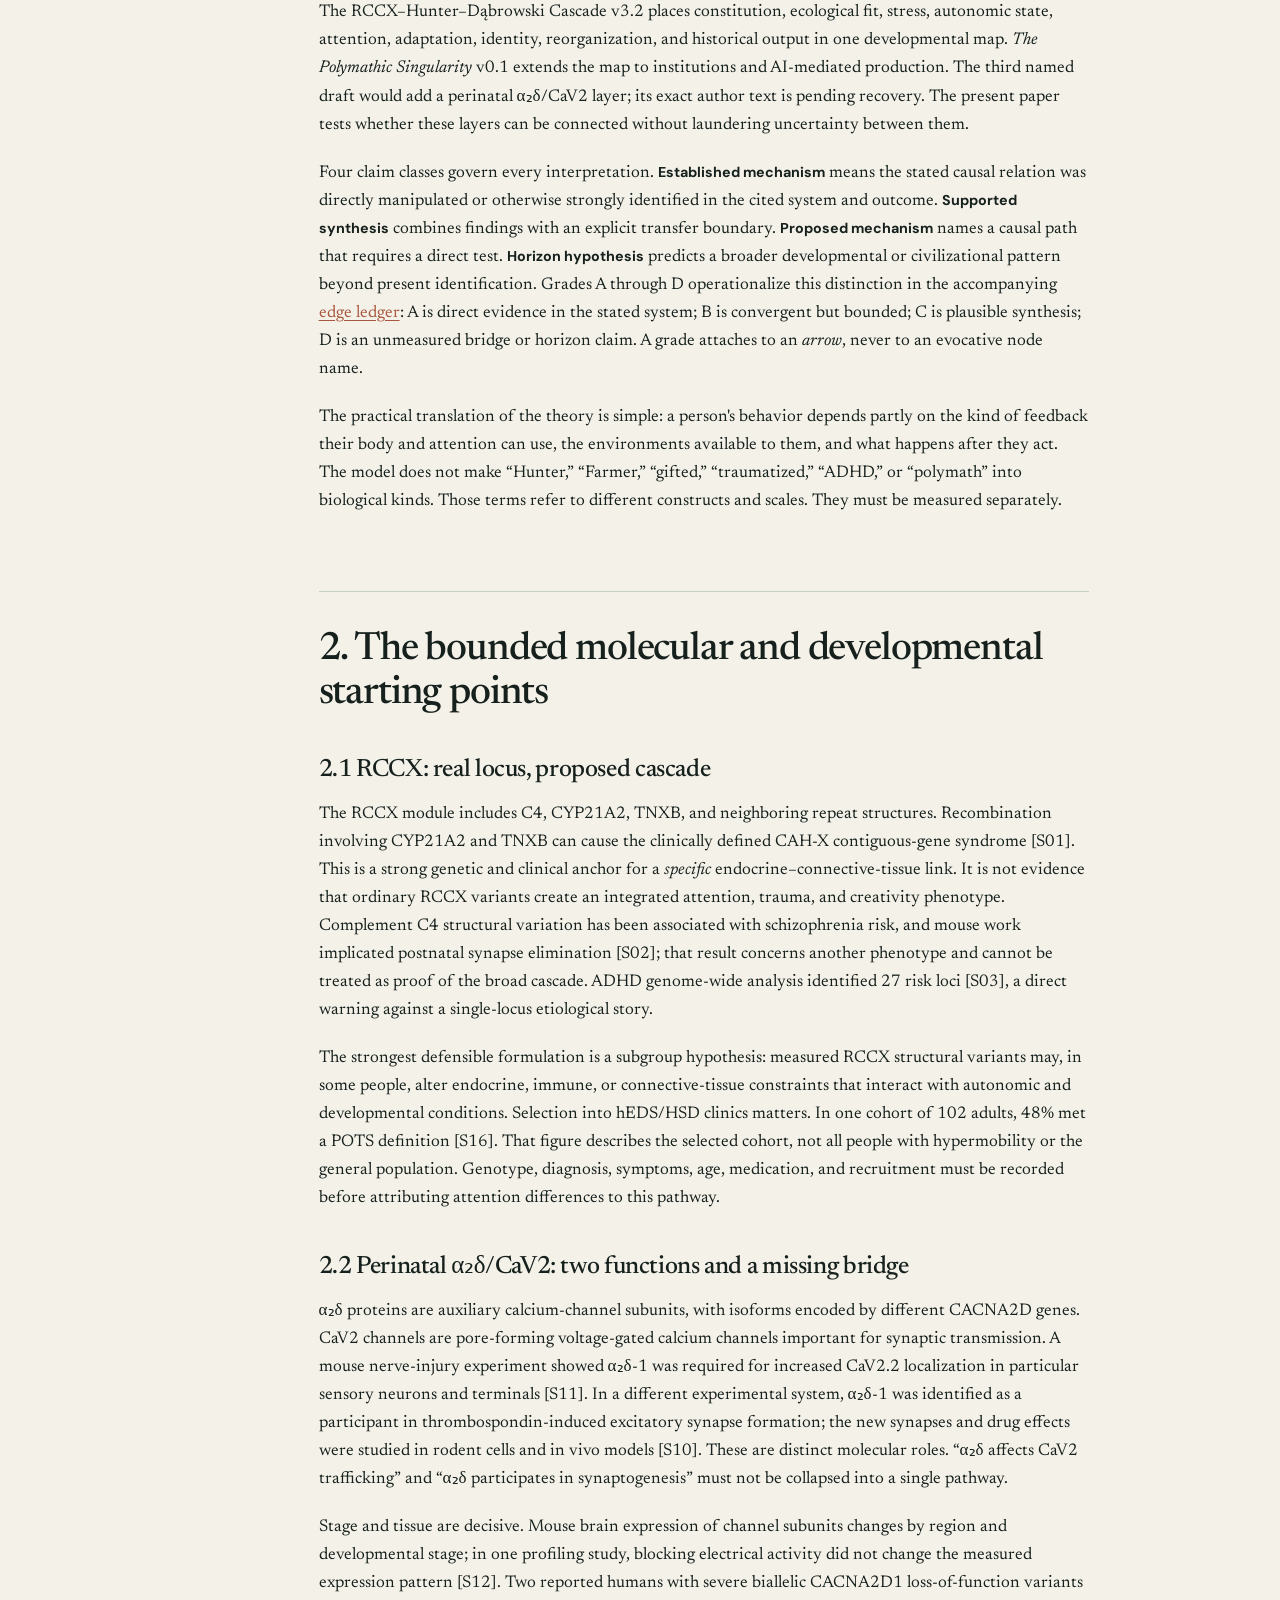
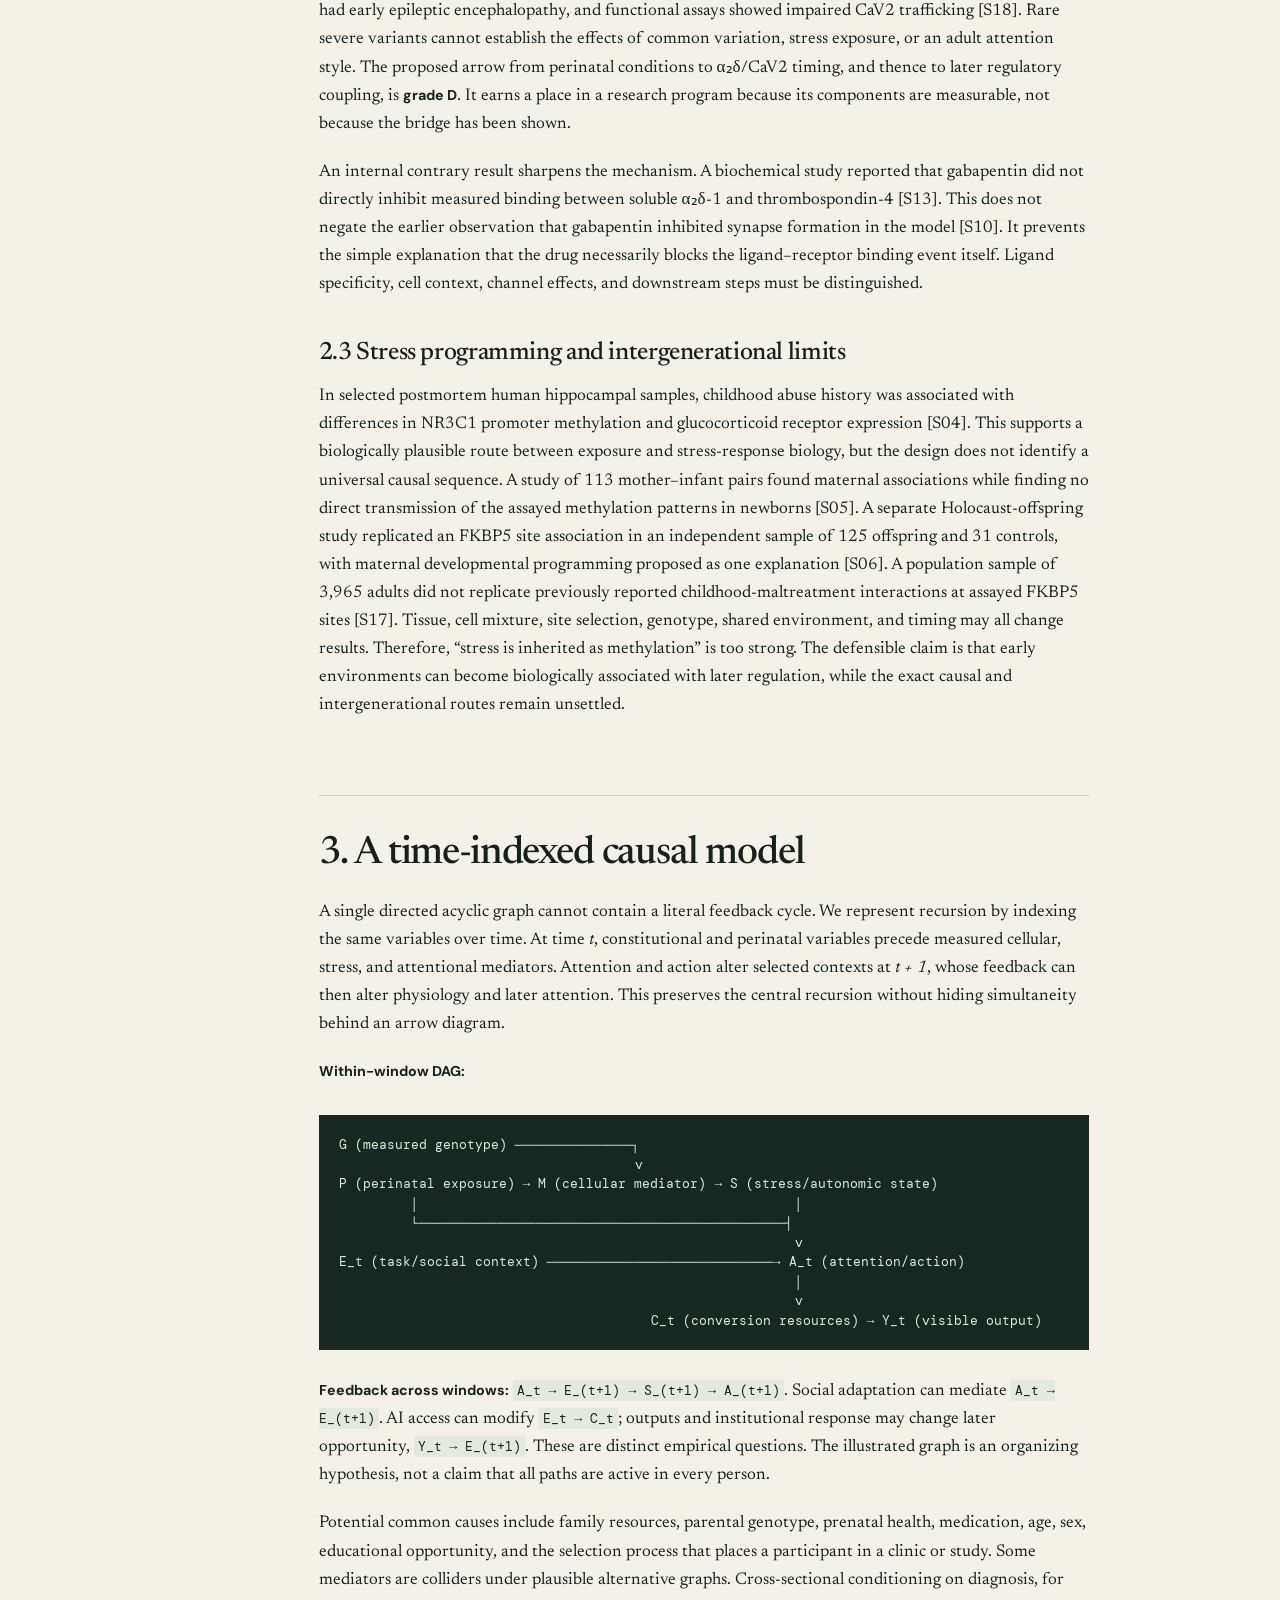
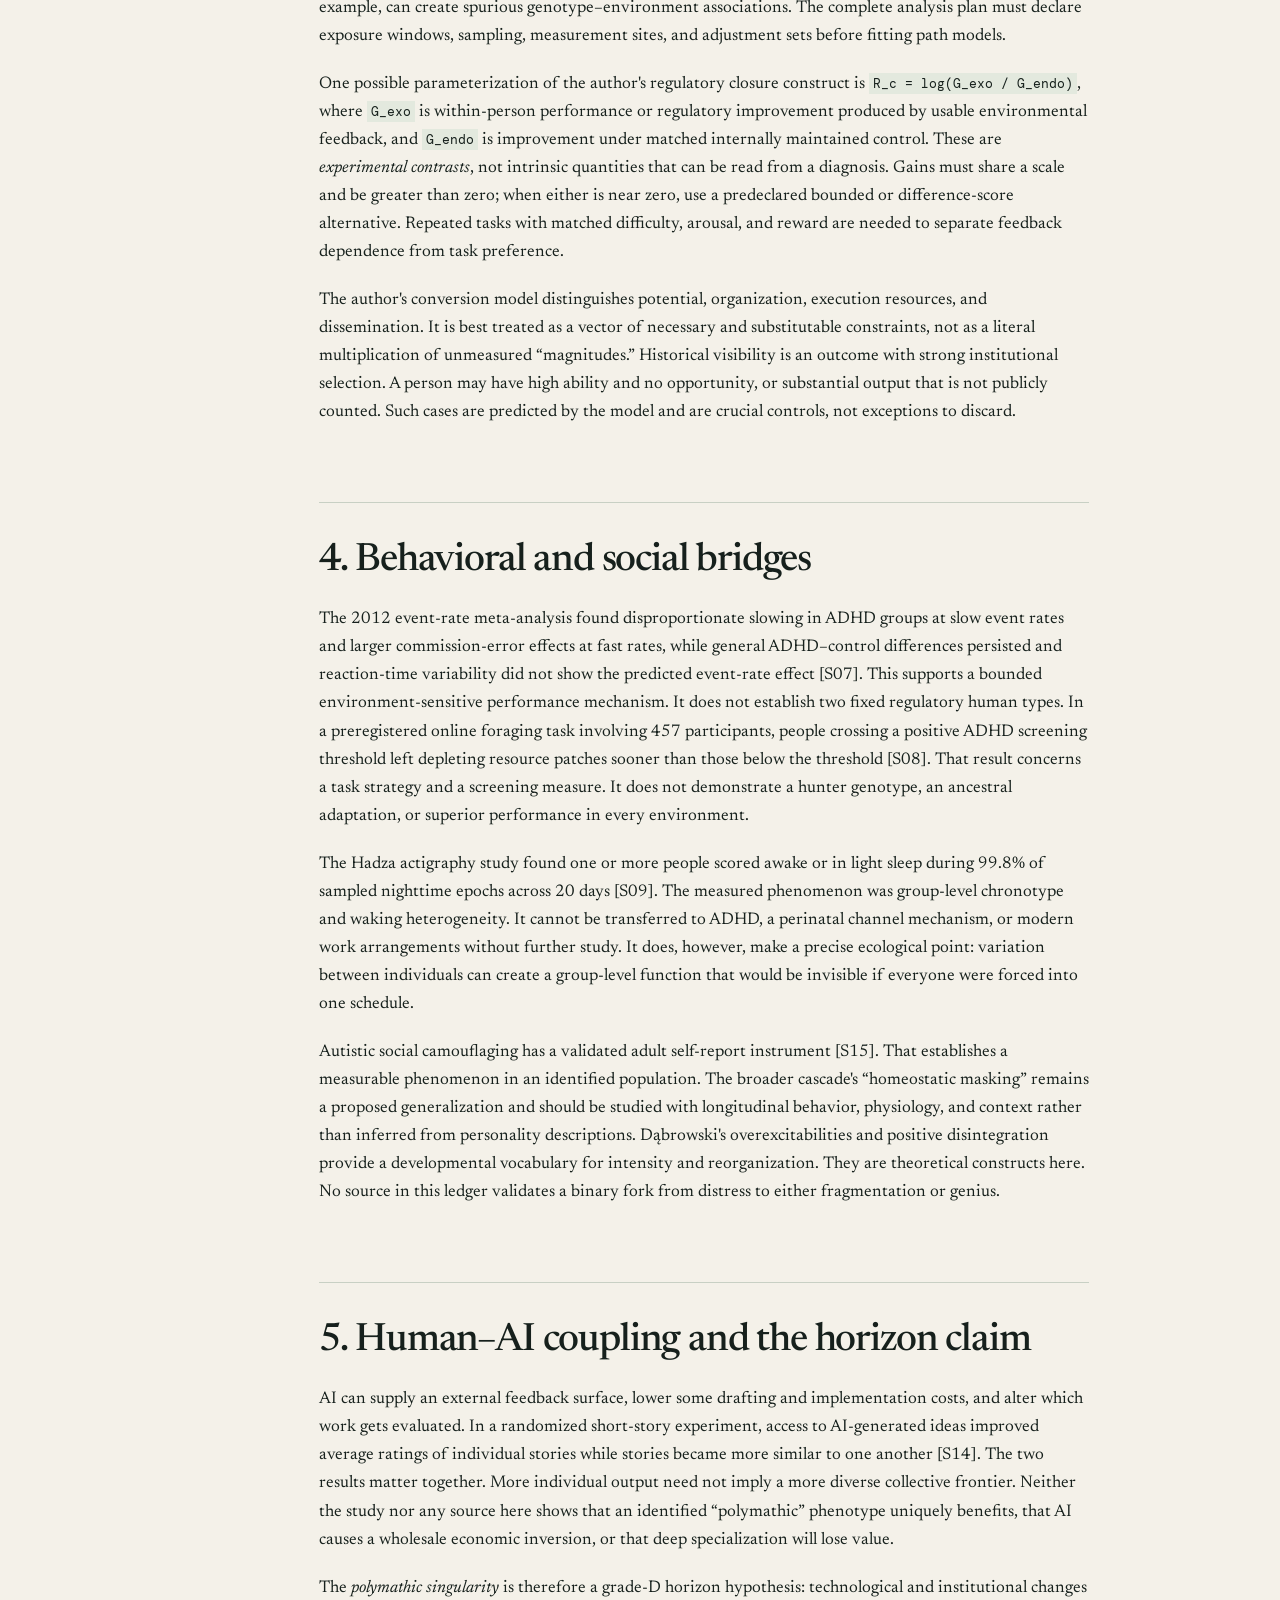
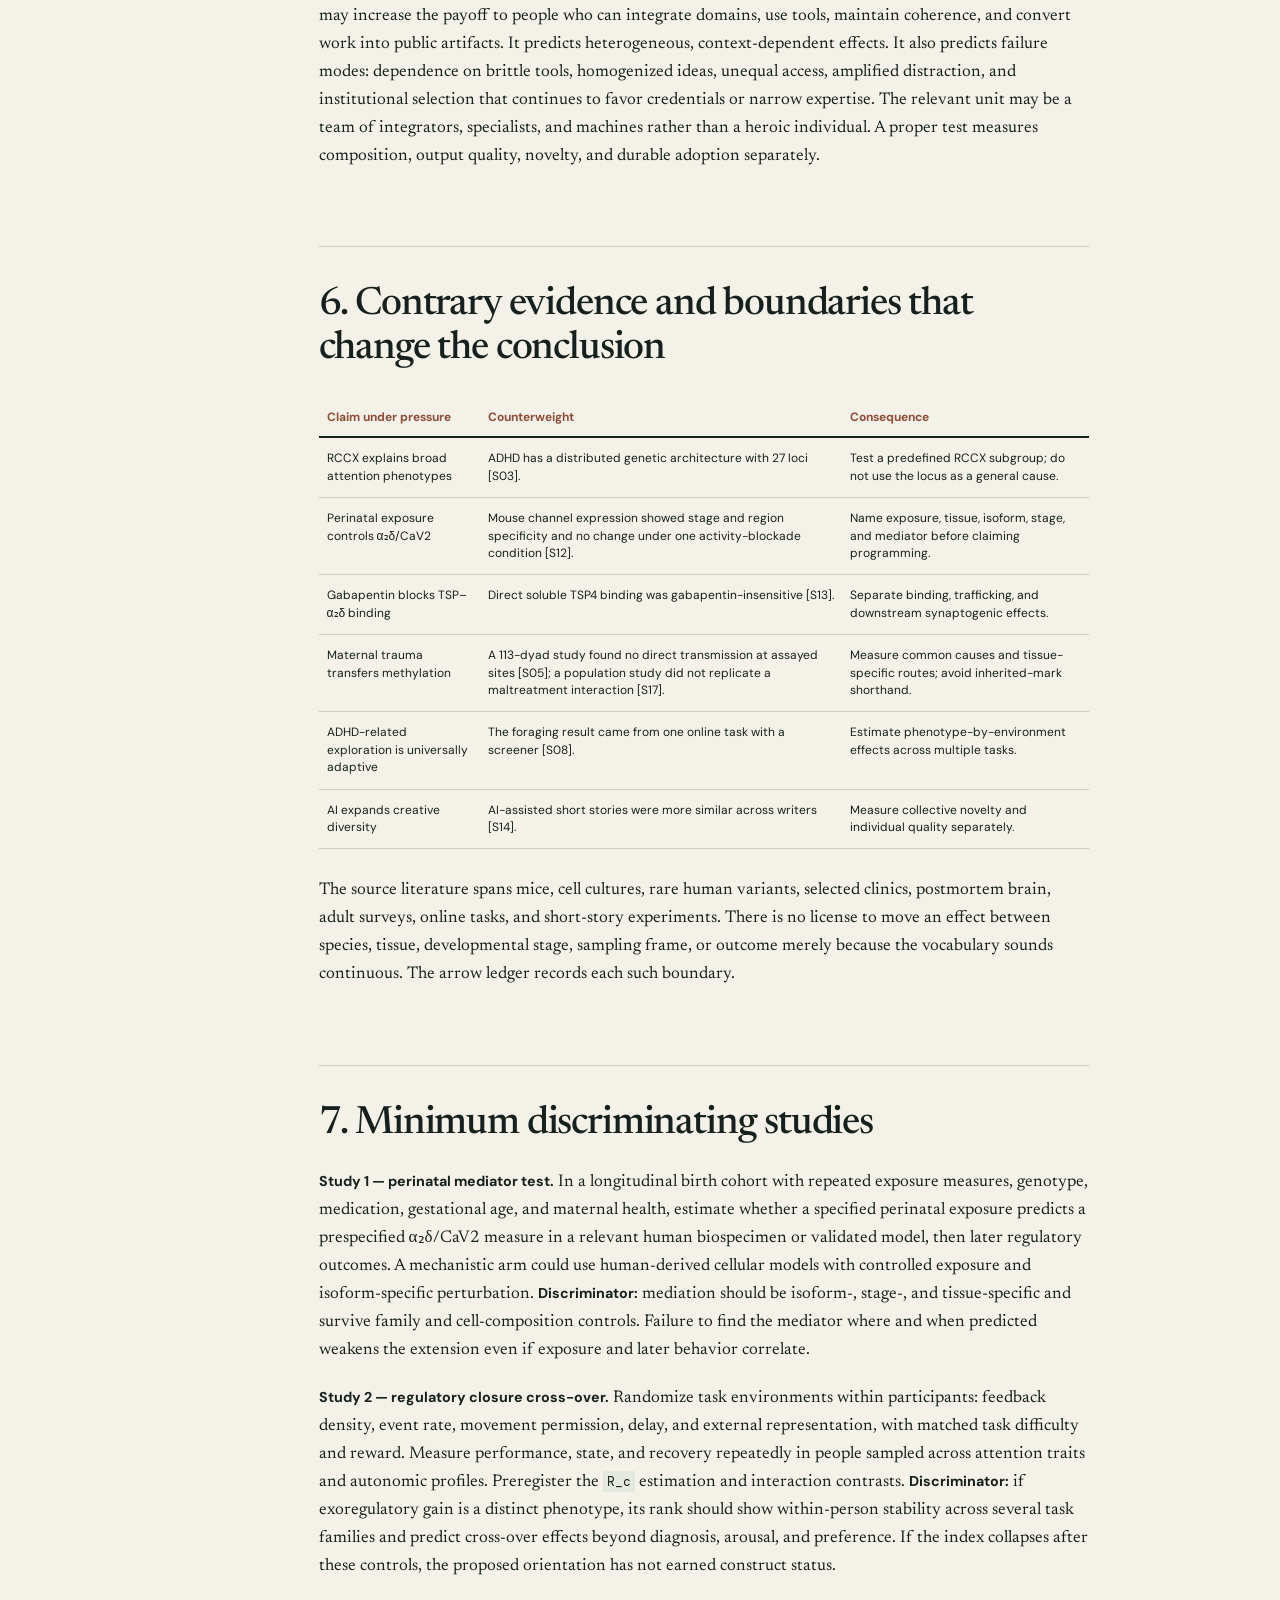
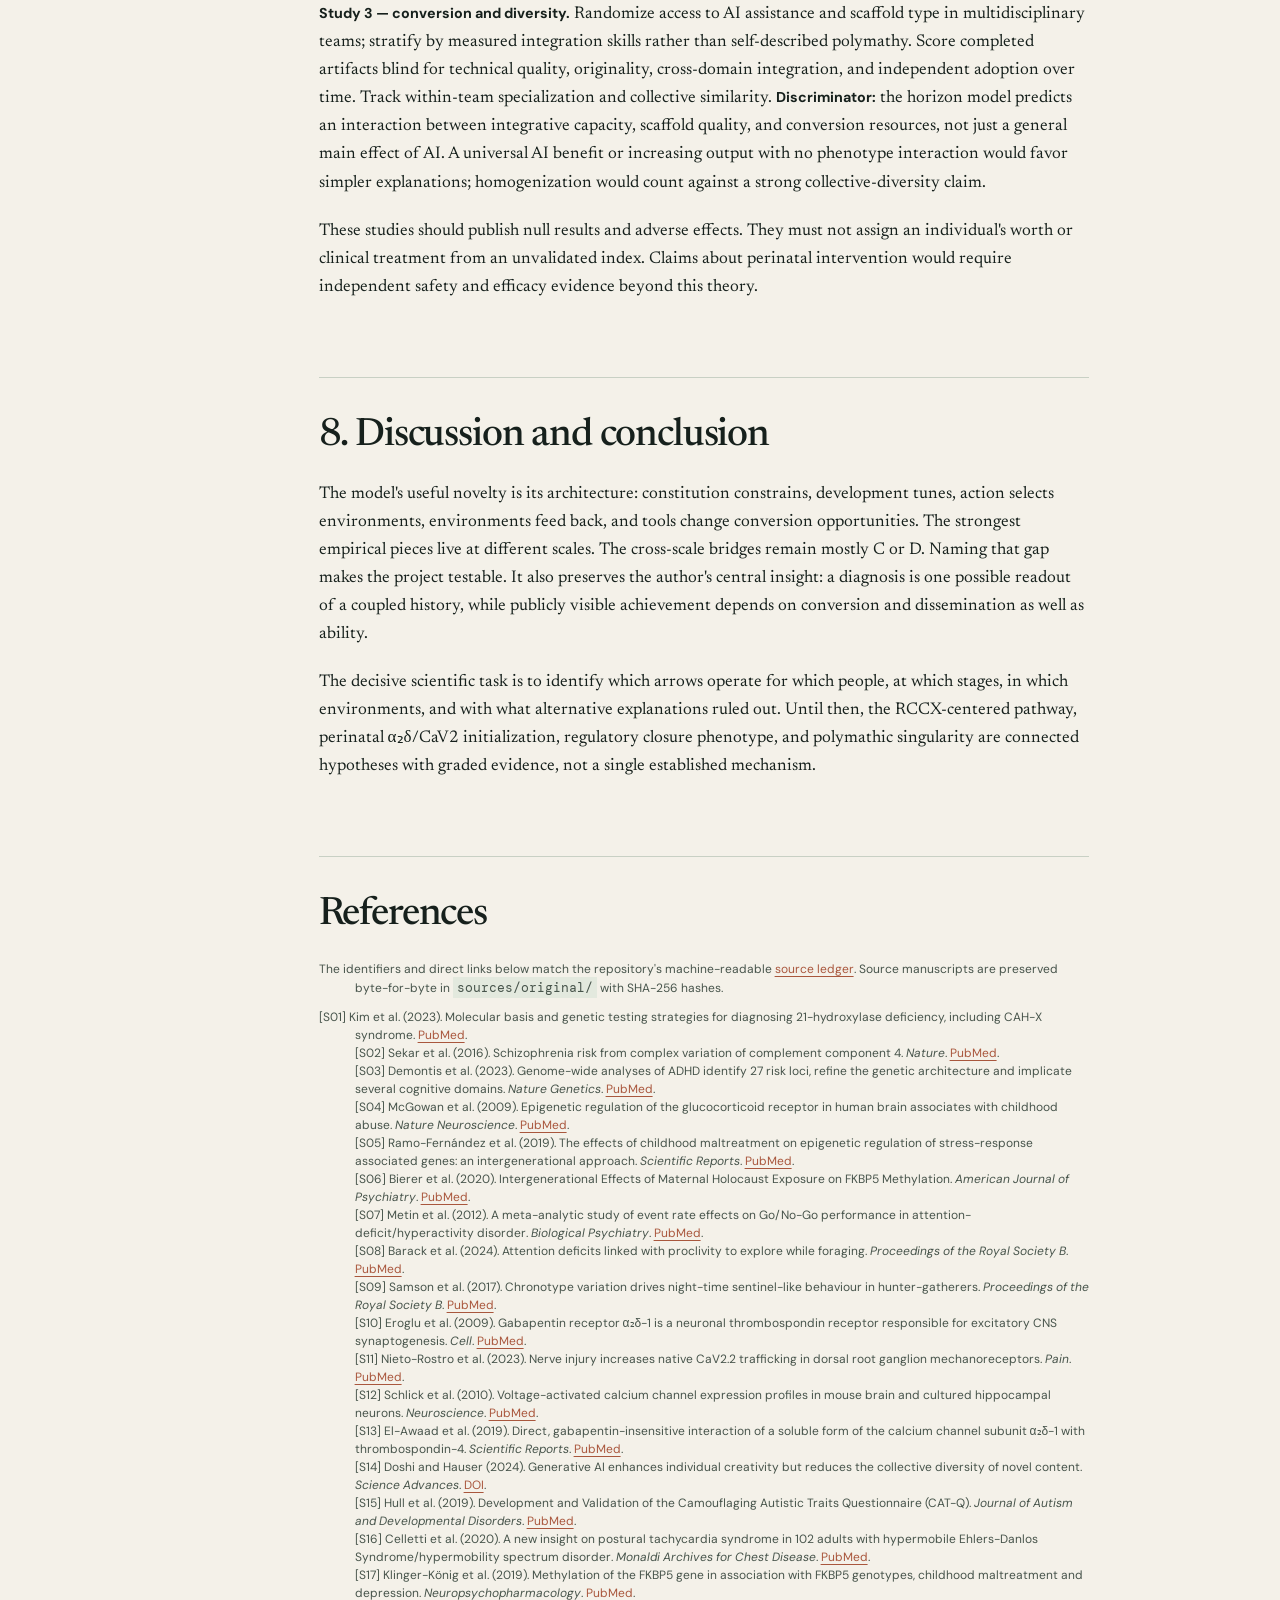
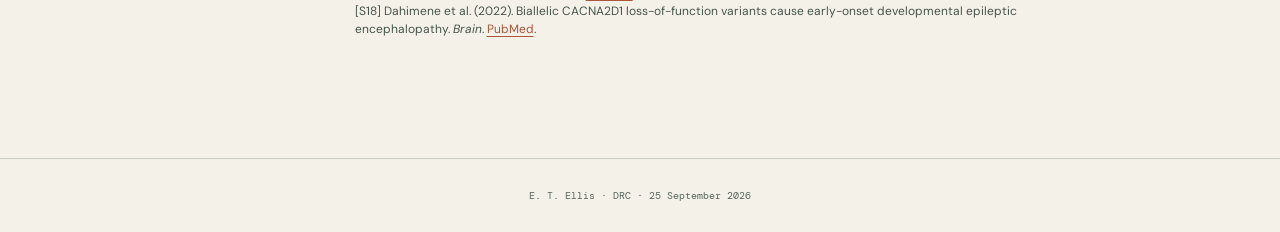
==== commit abd0e157: "Verify and complete primary-source bibliographic titles" ====
--- a/docs/paper.html
+++ b/docs/paper.html
@@ -110,20 +110,20 @@
 <p>The identifiers and direct links below match the repository's machine-readable <a href="data/sources.json">source ledger</a>. Source manuscripts are preserved byte-for-byte in <code>sources/original/</code> with SHA-256 hashes.</p>
 <p>[S01] Kim et al. (2023). Molecular basis and genetic testing strategies for diagnosing 21-hydroxylase deficiency, including CAH-X syndrome. <a href="https://pubmed.ncbi.nlm.nih.gov/37401054/">PubMed</a>.<br />
 [S02] Sekar et al. (2016). Schizophrenia risk from complex variation of complement component 4. <em>Nature</em>. <a href="https://pubmed.ncbi.nlm.nih.gov/26814963/">PubMed</a>.<br />
-[S03] Demontis et al. (2023). Genome-wide analyses of ADHD identify 27 risk loci. <em>Nature Genetics</em>. <a href="https://pubmed.ncbi.nlm.nih.gov/36702997/">PubMed</a>.<br />
+[S03] Demontis et al. (2023). Genome-wide analyses of ADHD identify 27 risk loci, refine the genetic architecture and implicate several cognitive domains. <em>Nature Genetics</em>. <a href="https://pubmed.ncbi.nlm.nih.gov/36702997/">PubMed</a>.<br />
 [S04] McGowan et al. (2009). Epigenetic regulation of the glucocorticoid receptor in human brain associates with childhood abuse. <em>Nature Neuroscience</em>. <a href="https://pubmed.ncbi.nlm.nih.gov/19234457/">PubMed</a>.<br />
-[S05] Ramo-Fernández et al. (2019). Effects of childhood maltreatment on epigenetic regulation: an intergenerational approach. <em>Scientific Reports</em>. <a href="https://pubmed.ncbi.nlm.nih.gov/31000782/">PubMed</a>.<br />
+[S05] Ramo-Fernández et al. (2019). The effects of childhood maltreatment on epigenetic regulation of stress-response associated genes: an intergenerational approach. <em>Scientific Reports</em>. <a href="https://pubmed.ncbi.nlm.nih.gov/31000782/">PubMed</a>.<br />
 [S06] Bierer et al. (2020). Intergenerational Effects of Maternal Holocaust Exposure on FKBP5 Methylation. <em>American Journal of Psychiatry</em>. <a href="https://pubmed.ncbi.nlm.nih.gov/32312110/">PubMed</a>.<br />
-[S07] Metin et al. (2012). A meta-analytic study of event-rate effects on Go/No-Go performance in ADHD. <em>Biological Psychiatry</em>. <a href="https://pubmed.ncbi.nlm.nih.gov/23062355/">PubMed</a>.<br />
+[S07] Metin et al. (2012). A meta-analytic study of event rate effects on Go/No-Go performance in attention-deficit/hyperactivity disorder. <em>Biological Psychiatry</em>. <a href="https://pubmed.ncbi.nlm.nih.gov/23062355/">PubMed</a>.<br />
 [S08] Barack et al. (2024). Attention deficits linked with proclivity to explore while foraging. <em>Proceedings of the Royal Society B</em>. <a href="https://pubmed.ncbi.nlm.nih.gov/38378153/">PubMed</a>.<br />
 [S09] Samson et al. (2017). Chronotype variation drives night-time sentinel-like behaviour in hunter-gatherers. <em>Proceedings of the Royal Society B</em>. <a href="https://pubmed.ncbi.nlm.nih.gov/28701566/">PubMed</a>.<br />
-[S10] Eroglu et al. (2009). The gabapentin receptor α₂δ-1 is a neuronal thrombospondin receptor responsible for excitatory CNS synaptogenesis. <em>Cell</em>. <a href="https://pubmed.ncbi.nlm.nih.gov/19818485/">PubMed</a>.<br />
+[S10] Eroglu et al. (2009). Gabapentin receptor α₂δ-1 is a neuronal thrombospondin receptor responsible for excitatory CNS synaptogenesis. <em>Cell</em>. <a href="https://pubmed.ncbi.nlm.nih.gov/19818485/">PubMed</a>.<br />
 [S11] Nieto-Rostro et al. (2023). Nerve injury increases native CaV2.2 trafficking in dorsal root ganglion mechanoreceptors. <em>Pain</em>. <a href="https://pubmed.ncbi.nlm.nih.gov/36524581/">PubMed</a>.<br />
 [S12] Schlick et al. (2010). Voltage-activated calcium channel expression profiles in mouse brain and cultured hippocampal neurons. <em>Neuroscience</em>. <a href="https://pubmed.ncbi.nlm.nih.gov/20188150/">PubMed</a>.<br />
-[S13] El-Awaad et al. (2019). Direct, gabapentin-insensitive interaction of soluble α₂δ-1 with thrombospondin-4. <em>Scientific Reports</em>. <a href="https://pubmed.ncbi.nlm.nih.gov/31700036/">PubMed</a>.<br />
+[S13] El-Awaad et al. (2019). Direct, gabapentin-insensitive interaction of a soluble form of the calcium channel subunit α₂δ-1 with thrombospondin-4. <em>Scientific Reports</em>. <a href="https://pubmed.ncbi.nlm.nih.gov/31700036/">PubMed</a>.<br />
 [S14] Doshi and Hauser (2024). Generative AI enhances individual creativity but reduces the collective diversity of novel content. <em>Science Advances</em>. <a href="https://doi.org/10.1126/sciadv.adn5290">DOI</a>.<br />
-[S15] Hull et al. (2019). Development and Validation of the Camouflaging Autistic Traits Questionnaire. <em>Journal of Autism and Developmental Disorders</em>. <a href="https://pubmed.ncbi.nlm.nih.gov/30361940/">PubMed</a>.<br />
-[S16] Celletti et al. (2020). Postural tachycardia syndrome in 102 adults with hEDS/HSD. <em>Monaldi Archives for Chest Disease</em>. <a href="https://pubmed.ncbi.nlm.nih.gov/32434316/">PubMed</a>.<br />
+[S15] Hull et al. (2019). Development and Validation of the Camouflaging Autistic Traits Questionnaire (CAT-Q). <em>Journal of Autism and Developmental Disorders</em>. <a href="https://pubmed.ncbi.nlm.nih.gov/30361940/">PubMed</a>.<br />
+[S16] Celletti et al. (2020). A new insight on postural tachycardia syndrome in 102 adults with hypermobile Ehlers-Danlos Syndrome/hypermobility spectrum disorder. <em>Monaldi Archives for Chest Disease</em>. <a href="https://pubmed.ncbi.nlm.nih.gov/32434316/">PubMed</a>.<br />
 [S17] Klinger-König et al. (2019). Methylation of the FKBP5 gene in association with FKBP5 genotypes, childhood maltreatment and depression. <em>Neuropsychopharmacology</em>. <a href="https://pubmed.ncbi.nlm.nih.gov/30700816/">PubMed</a>.<br />
 [S18] Dahimene et al. (2022). Biallelic CACNA2D1 loss-of-function variants cause early-onset developmental epileptic encephalopathy. <em>Brain</em>. <a href="https://pubmed.ncbi.nlm.nih.gov/35293990/">PubMed</a>.</p>
 </article></main>
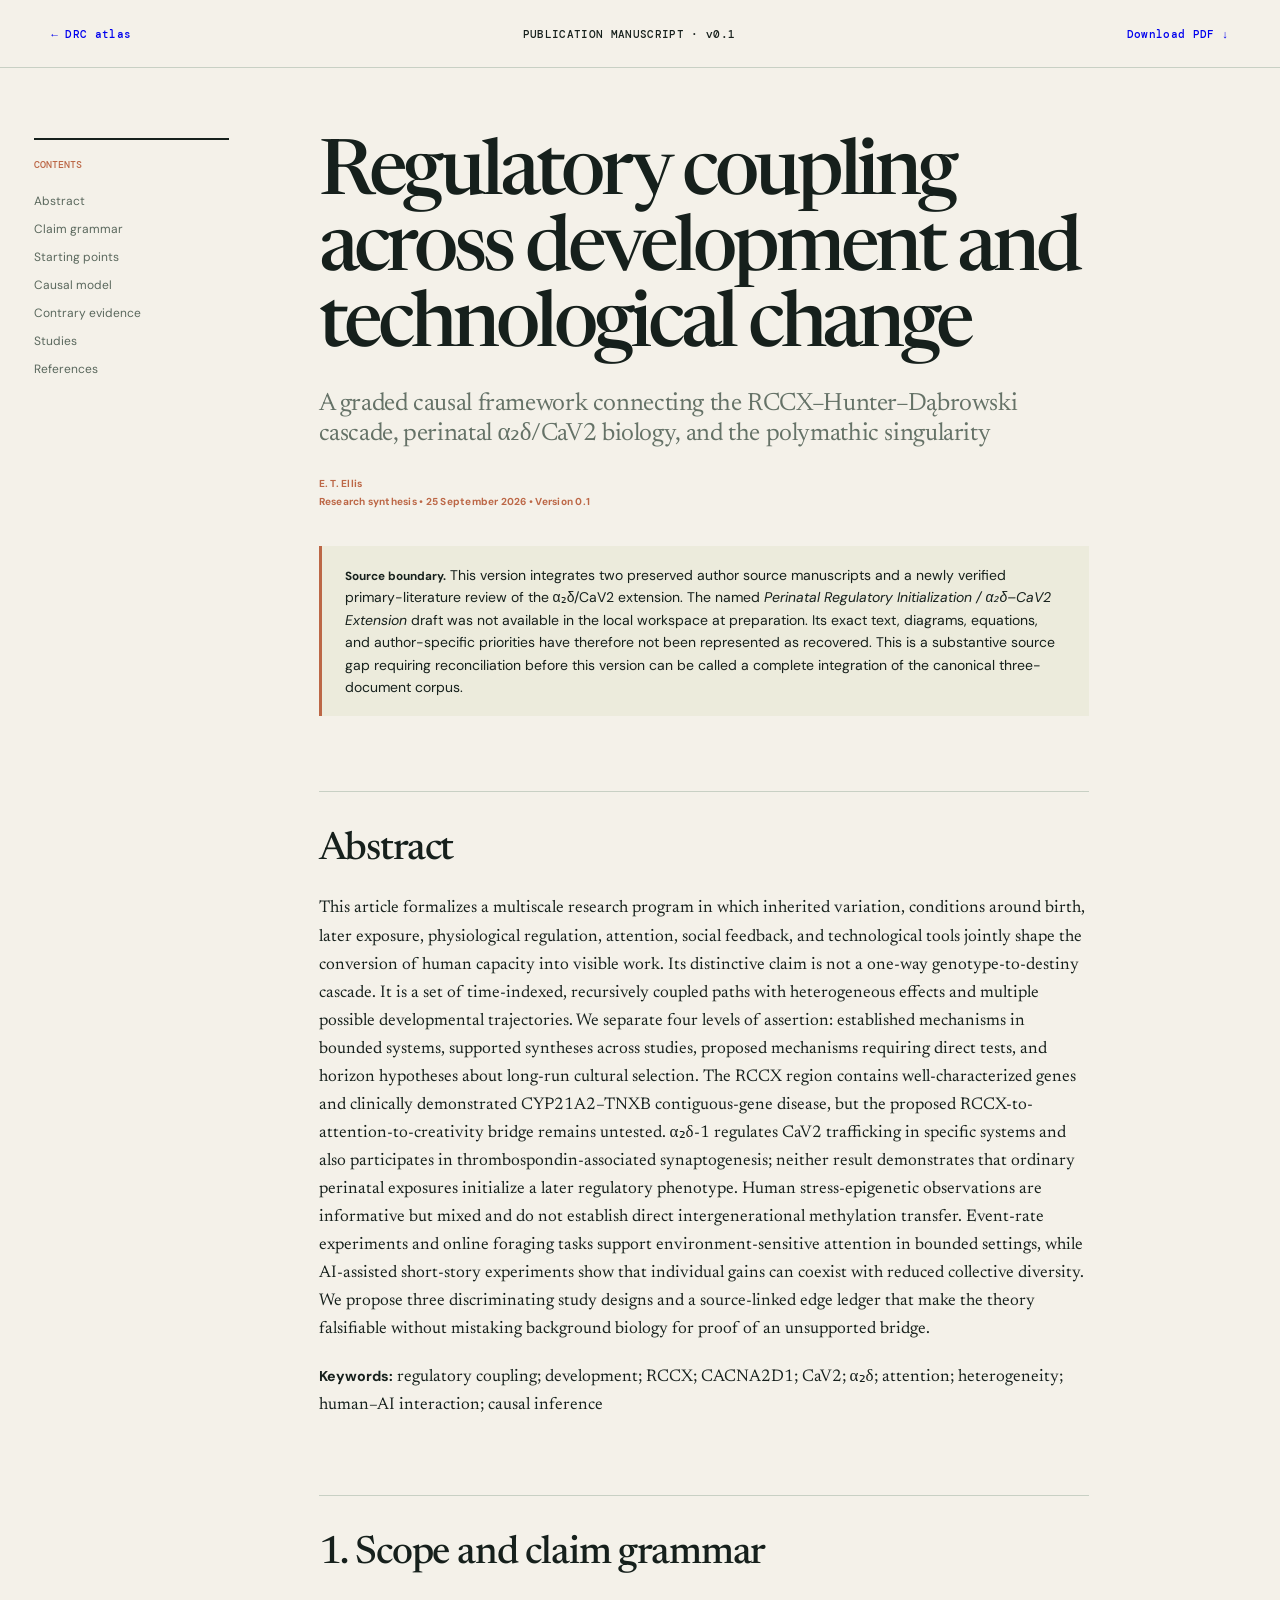
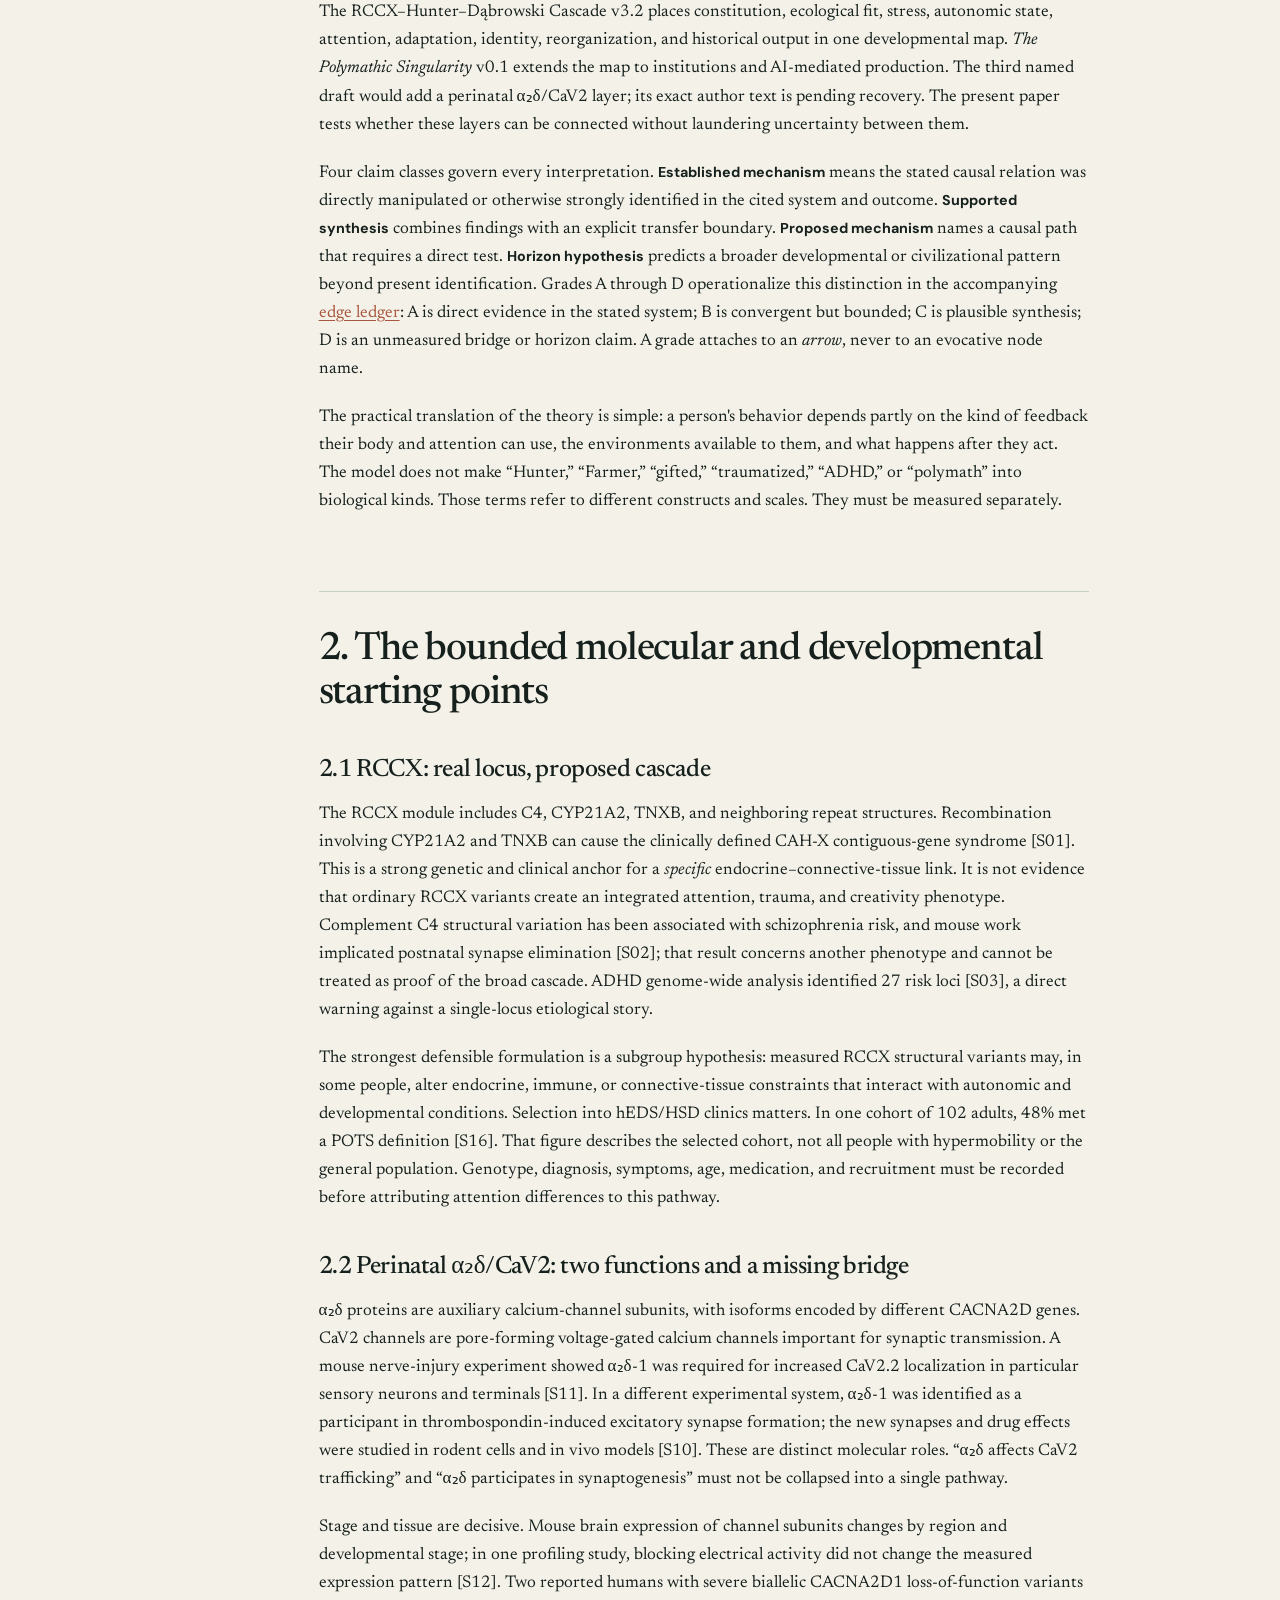
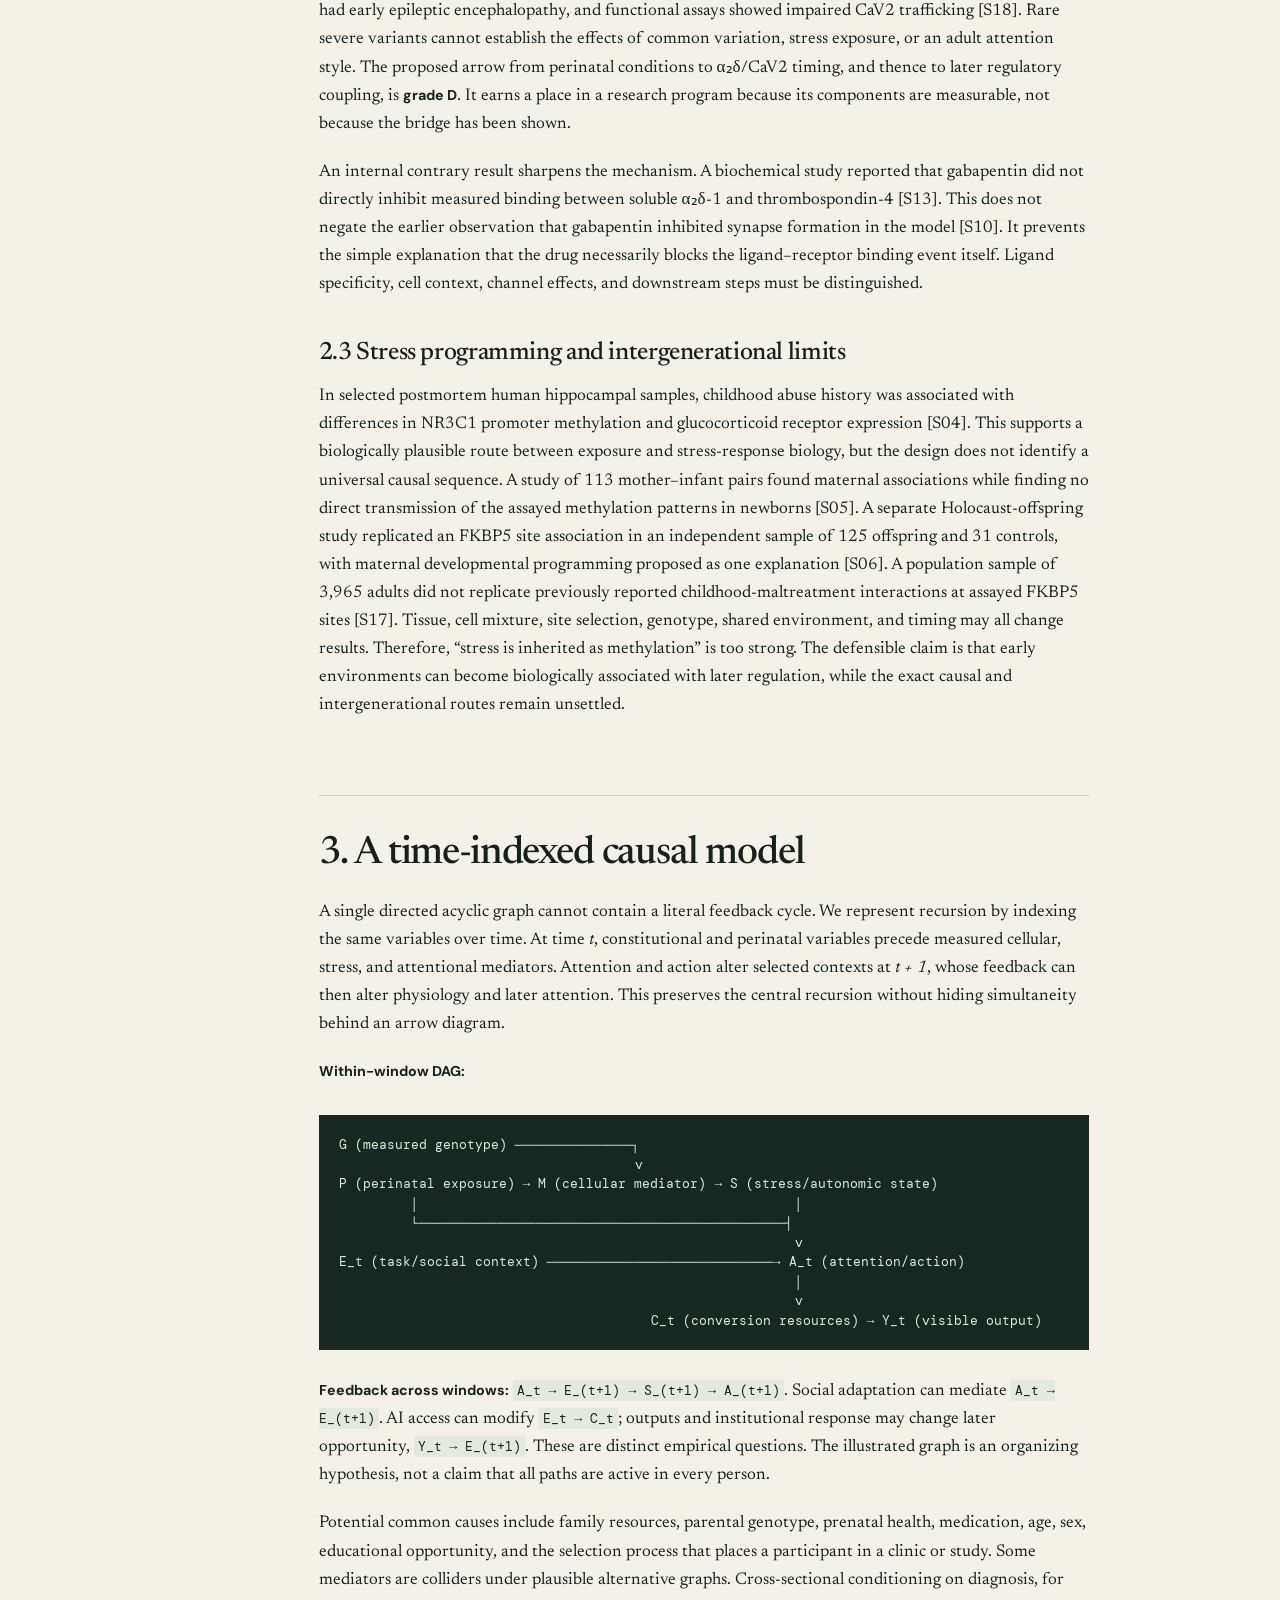
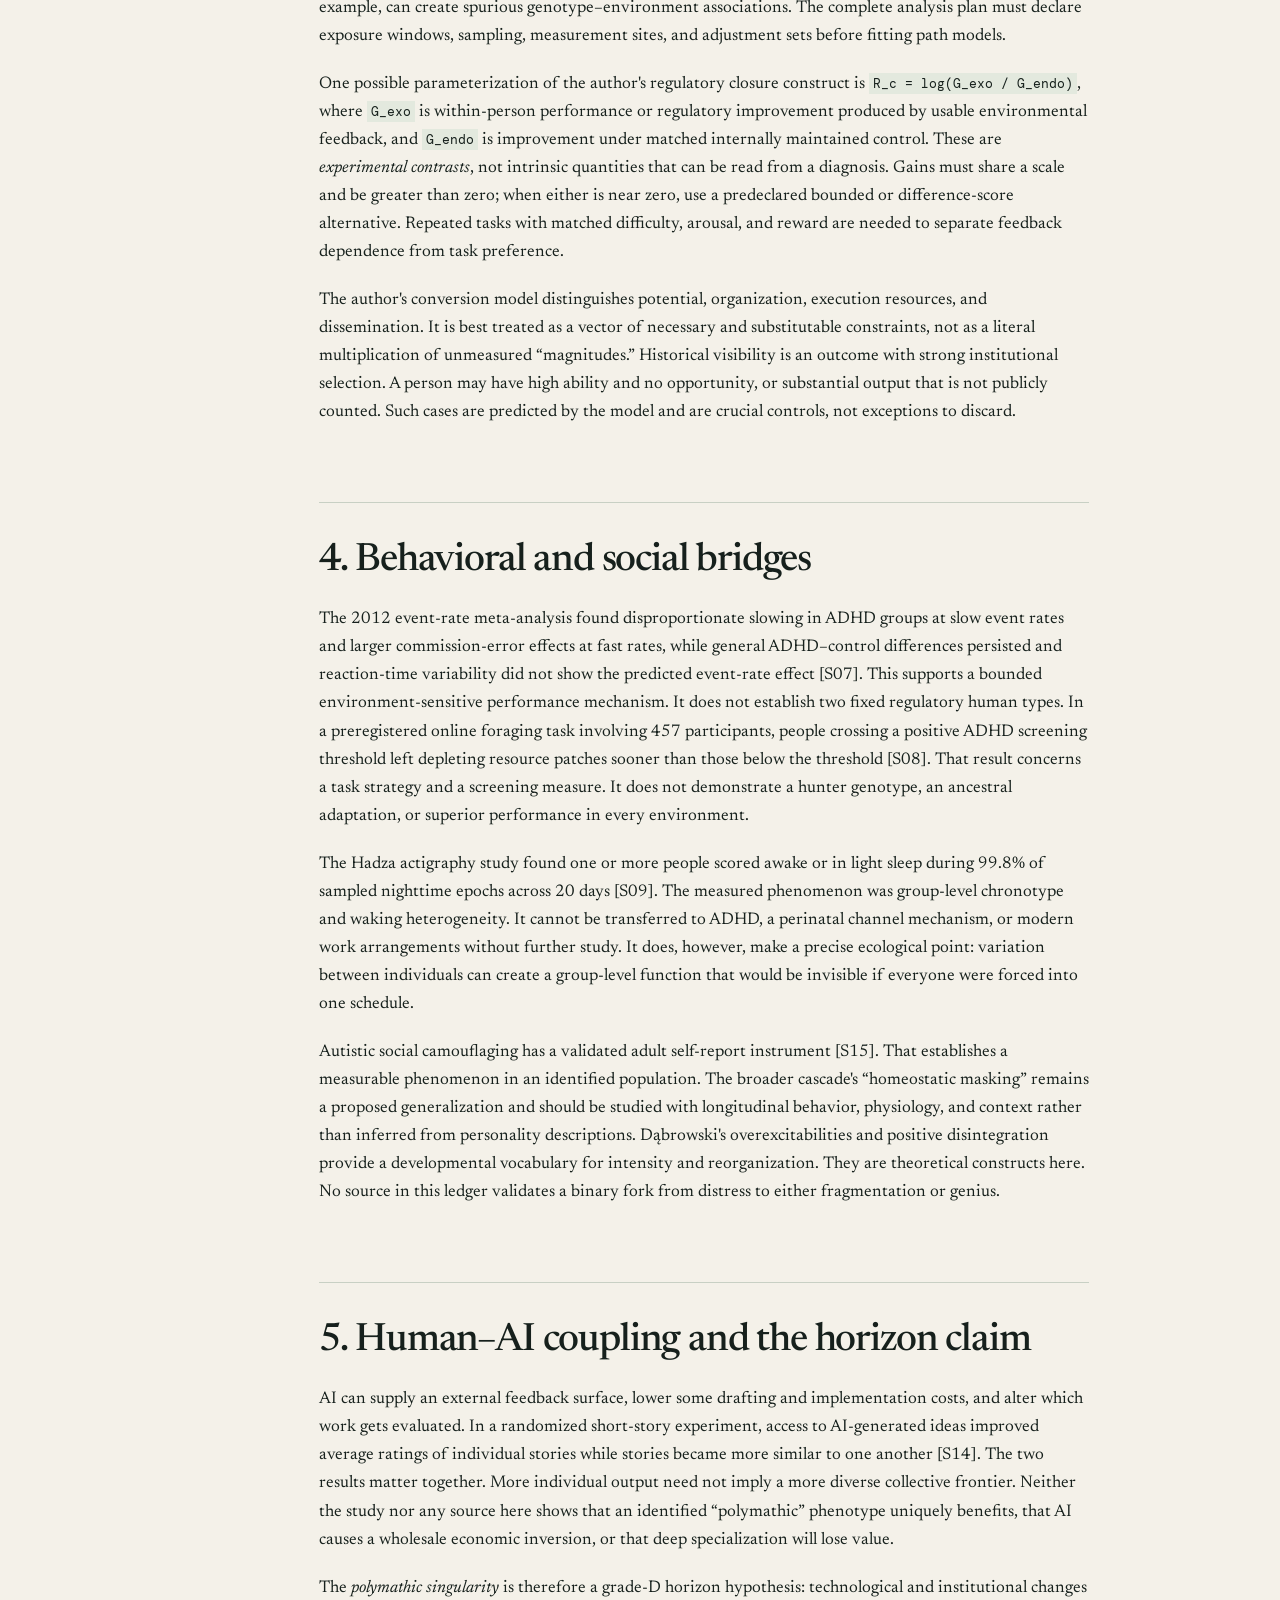
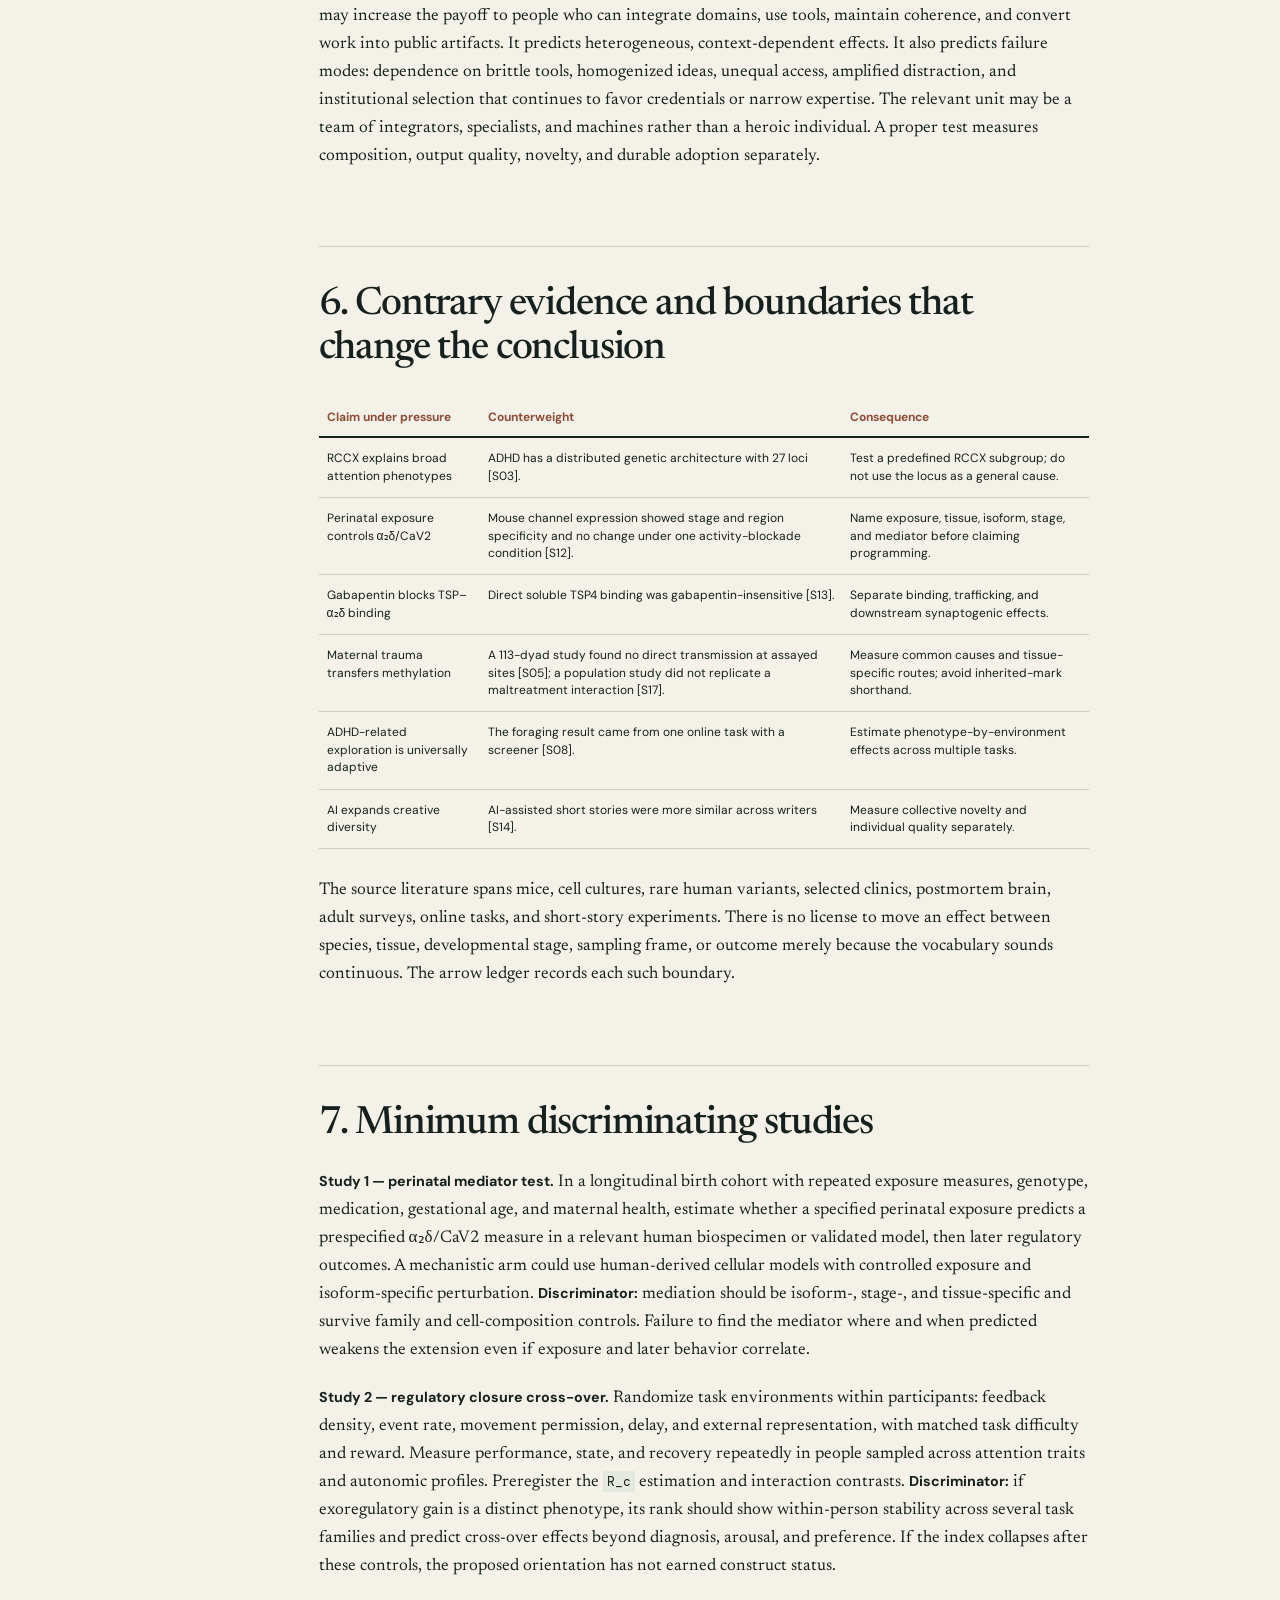
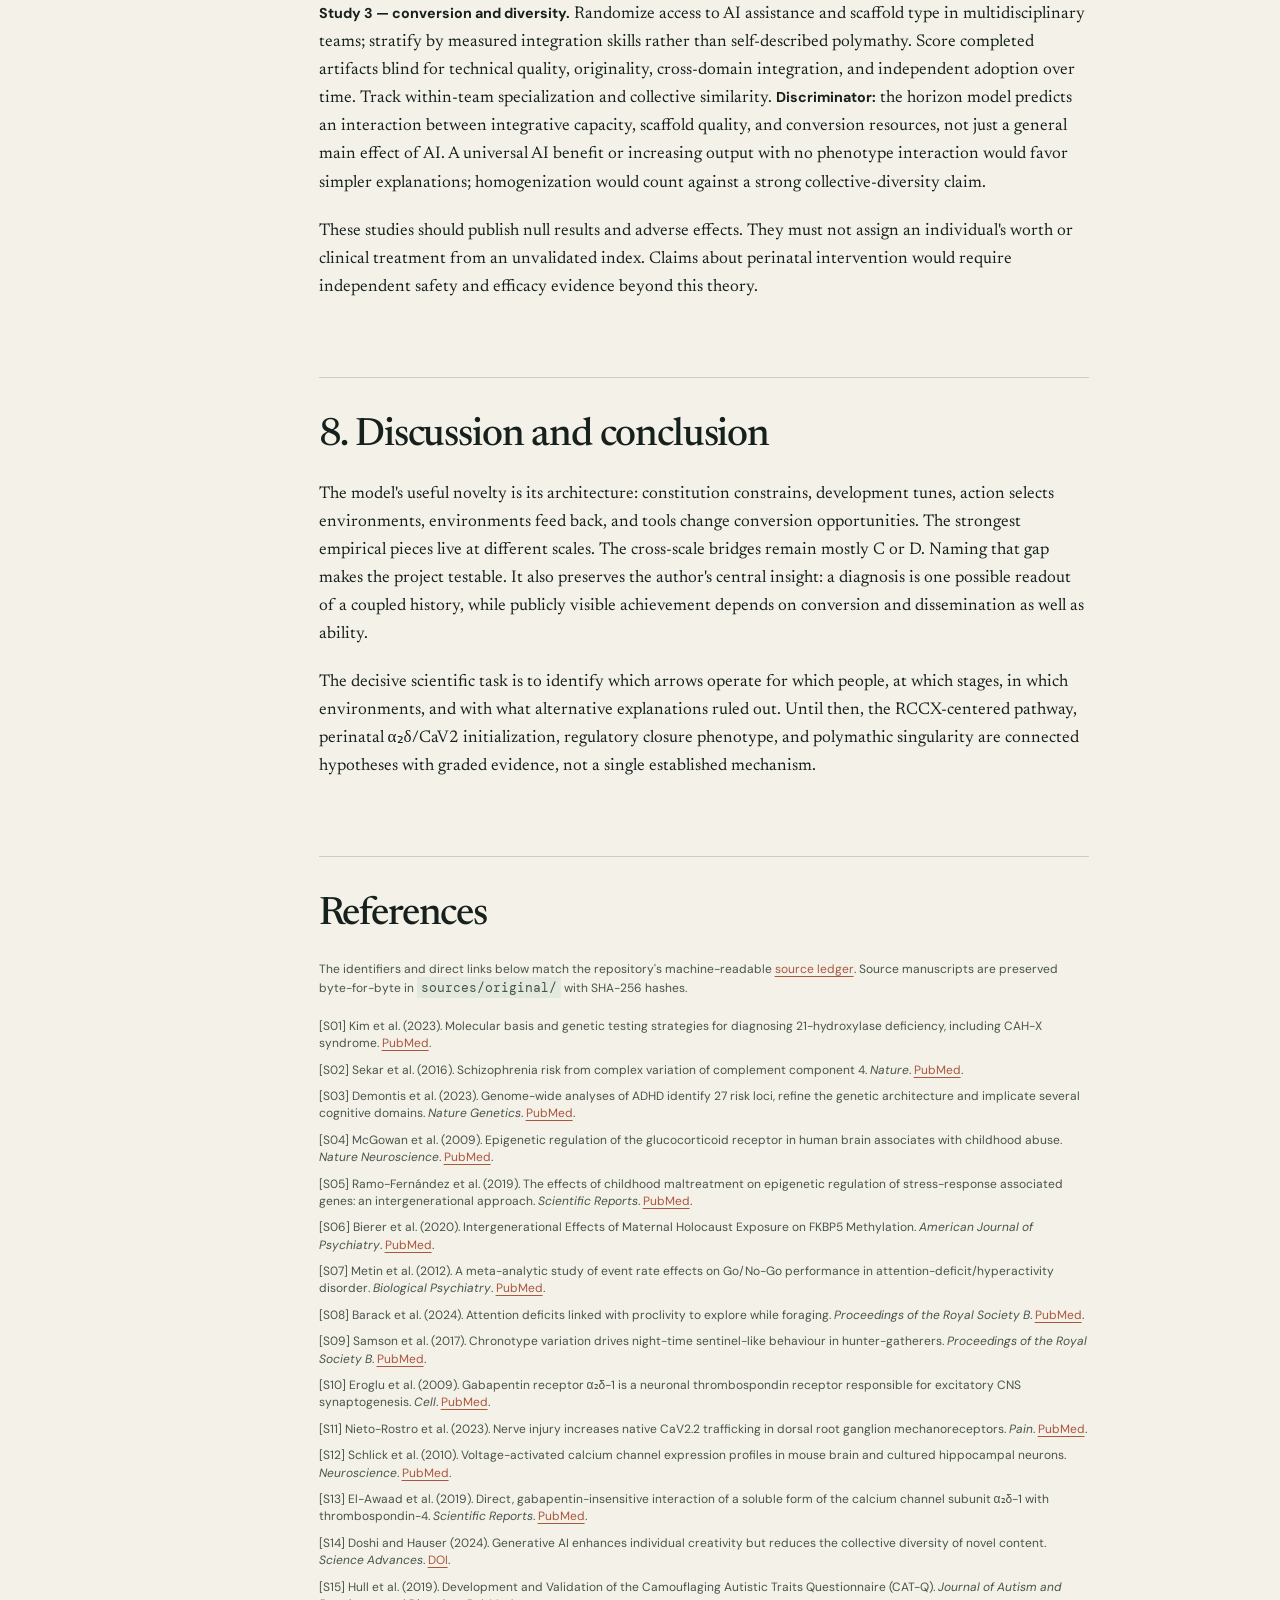
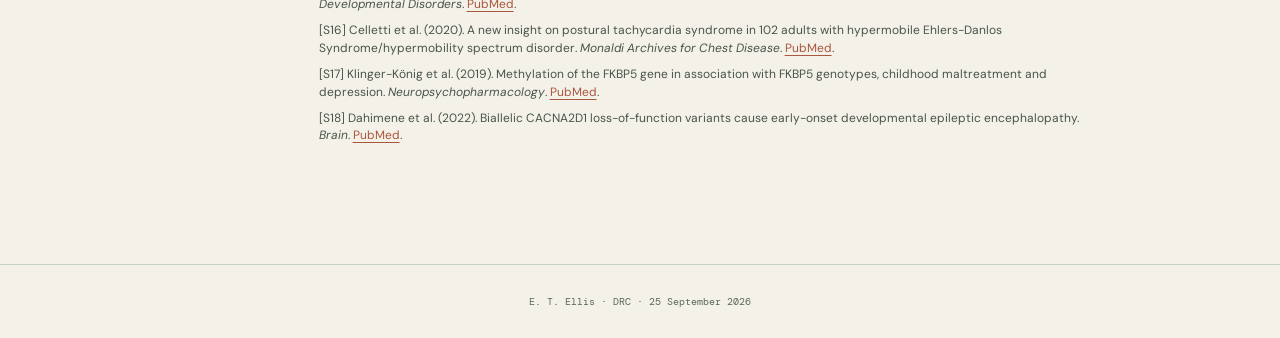
==== commit 06000154: "Keep complete bibliography together in print layout" ====
--- a/docs/paper.html
+++ b/docs/paper.html
@@ -108,23 +108,25 @@
 <p>The decisive scientific task is to identify which arrows operate for which people, at which stages, in which environments, and with what alternative explanations ruled out. Until then, the RCCX-centered pathway, perinatal α₂δ/CaV2 initialization, regulatory closure phenotype, and polymathic singularity are connected hypotheses with graded evidence, not a single established mechanism.</p>
 <h2 id="references">References</h2>
 <p>The identifiers and direct links below match the repository's machine-readable <a href="data/sources.json">source ledger</a>. Source manuscripts are preserved byte-for-byte in <code>sources/original/</code> with SHA-256 hashes.</p>
-<p>[S01] Kim et al. (2023). Molecular basis and genetic testing strategies for diagnosing 21-hydroxylase deficiency, including CAH-X syndrome. <a href="https://pubmed.ncbi.nlm.nih.gov/37401054/">PubMed</a>.<br />
-[S02] Sekar et al. (2016). Schizophrenia risk from complex variation of complement component 4. <em>Nature</em>. <a href="https://pubmed.ncbi.nlm.nih.gov/26814963/">PubMed</a>.<br />
-[S03] Demontis et al. (2023). Genome-wide analyses of ADHD identify 27 risk loci, refine the genetic architecture and implicate several cognitive domains. <em>Nature Genetics</em>. <a href="https://pubmed.ncbi.nlm.nih.gov/36702997/">PubMed</a>.<br />
-[S04] McGowan et al. (2009). Epigenetic regulation of the glucocorticoid receptor in human brain associates with childhood abuse. <em>Nature Neuroscience</em>. <a href="https://pubmed.ncbi.nlm.nih.gov/19234457/">PubMed</a>.<br />
-[S05] Ramo-Fernández et al. (2019). The effects of childhood maltreatment on epigenetic regulation of stress-response associated genes: an intergenerational approach. <em>Scientific Reports</em>. <a href="https://pubmed.ncbi.nlm.nih.gov/31000782/">PubMed</a>.<br />
-[S06] Bierer et al. (2020). Intergenerational Effects of Maternal Holocaust Exposure on FKBP5 Methylation. <em>American Journal of Psychiatry</em>. <a href="https://pubmed.ncbi.nlm.nih.gov/32312110/">PubMed</a>.<br />
-[S07] Metin et al. (2012). A meta-analytic study of event rate effects on Go/No-Go performance in attention-deficit/hyperactivity disorder. <em>Biological Psychiatry</em>. <a href="https://pubmed.ncbi.nlm.nih.gov/23062355/">PubMed</a>.<br />
-[S08] Barack et al. (2024). Attention deficits linked with proclivity to explore while foraging. <em>Proceedings of the Royal Society B</em>. <a href="https://pubmed.ncbi.nlm.nih.gov/38378153/">PubMed</a>.<br />
-[S09] Samson et al. (2017). Chronotype variation drives night-time sentinel-like behaviour in hunter-gatherers. <em>Proceedings of the Royal Society B</em>. <a href="https://pubmed.ncbi.nlm.nih.gov/28701566/">PubMed</a>.<br />
-[S10] Eroglu et al. (2009). Gabapentin receptor α₂δ-1 is a neuronal thrombospondin receptor responsible for excitatory CNS synaptogenesis. <em>Cell</em>. <a href="https://pubmed.ncbi.nlm.nih.gov/19818485/">PubMed</a>.<br />
-[S11] Nieto-Rostro et al. (2023). Nerve injury increases native CaV2.2 trafficking in dorsal root ganglion mechanoreceptors. <em>Pain</em>. <a href="https://pubmed.ncbi.nlm.nih.gov/36524581/">PubMed</a>.<br />
-[S12] Schlick et al. (2010). Voltage-activated calcium channel expression profiles in mouse brain and cultured hippocampal neurons. <em>Neuroscience</em>. <a href="https://pubmed.ncbi.nlm.nih.gov/20188150/">PubMed</a>.<br />
-[S13] El-Awaad et al. (2019). Direct, gabapentin-insensitive interaction of a soluble form of the calcium channel subunit α₂δ-1 with thrombospondin-4. <em>Scientific Reports</em>. <a href="https://pubmed.ncbi.nlm.nih.gov/31700036/">PubMed</a>.<br />
-[S14] Doshi and Hauser (2024). Generative AI enhances individual creativity but reduces the collective diversity of novel content. <em>Science Advances</em>. <a href="https://doi.org/10.1126/sciadv.adn5290">DOI</a>.<br />
-[S15] Hull et al. (2019). Development and Validation of the Camouflaging Autistic Traits Questionnaire (CAT-Q). <em>Journal of Autism and Developmental Disorders</em>. <a href="https://pubmed.ncbi.nlm.nih.gov/30361940/">PubMed</a>.<br />
-[S16] Celletti et al. (2020). A new insight on postural tachycardia syndrome in 102 adults with hypermobile Ehlers-Danlos Syndrome/hypermobility spectrum disorder. <em>Monaldi Archives for Chest Disease</em>. <a href="https://pubmed.ncbi.nlm.nih.gov/32434316/">PubMed</a>.<br />
-[S17] Klinger-König et al. (2019). Methylation of the FKBP5 gene in association with FKBP5 genotypes, childhood maltreatment and depression. <em>Neuropsychopharmacology</em>. <a href="https://pubmed.ncbi.nlm.nih.gov/30700816/">PubMed</a>.<br />
-[S18] Dahimene et al. (2022). Biallelic CACNA2D1 loss-of-function variants cause early-onset developmental epileptic encephalopathy. <em>Brain</em>. <a href="https://pubmed.ncbi.nlm.nih.gov/35293990/">PubMed</a>.</p>
+<ul>
+<li>[S01] Kim et al. (2023). Molecular basis and genetic testing strategies for diagnosing 21-hydroxylase deficiency, including CAH-X syndrome. <a href="https://pubmed.ncbi.nlm.nih.gov/37401054/">PubMed</a>.</li>
+<li>[S02] Sekar et al. (2016). Schizophrenia risk from complex variation of complement component 4. <em>Nature</em>. <a href="https://pubmed.ncbi.nlm.nih.gov/26814963/">PubMed</a>.</li>
+<li>[S03] Demontis et al. (2023). Genome-wide analyses of ADHD identify 27 risk loci, refine the genetic architecture and implicate several cognitive domains. <em>Nature Genetics</em>. <a href="https://pubmed.ncbi.nlm.nih.gov/36702997/">PubMed</a>.</li>
+<li>[S04] McGowan et al. (2009). Epigenetic regulation of the glucocorticoid receptor in human brain associates with childhood abuse. <em>Nature Neuroscience</em>. <a href="https://pubmed.ncbi.nlm.nih.gov/19234457/">PubMed</a>.</li>
+<li>[S05] Ramo-Fernández et al. (2019). The effects of childhood maltreatment on epigenetic regulation of stress-response associated genes: an intergenerational approach. <em>Scientific Reports</em>. <a href="https://pubmed.ncbi.nlm.nih.gov/31000782/">PubMed</a>.</li>
+<li>[S06] Bierer et al. (2020). Intergenerational Effects of Maternal Holocaust Exposure on FKBP5 Methylation. <em>American Journal of Psychiatry</em>. <a href="https://pubmed.ncbi.nlm.nih.gov/32312110/">PubMed</a>.</li>
+<li>[S07] Metin et al. (2012). A meta-analytic study of event rate effects on Go/No-Go performance in attention-deficit/hyperactivity disorder. <em>Biological Psychiatry</em>. <a href="https://pubmed.ncbi.nlm.nih.gov/23062355/">PubMed</a>.</li>
+<li>[S08] Barack et al. (2024). Attention deficits linked with proclivity to explore while foraging. <em>Proceedings of the Royal Society B</em>. <a href="https://pubmed.ncbi.nlm.nih.gov/38378153/">PubMed</a>.</li>
+<li>[S09] Samson et al. (2017). Chronotype variation drives night-time sentinel-like behaviour in hunter-gatherers. <em>Proceedings of the Royal Society B</em>. <a href="https://pubmed.ncbi.nlm.nih.gov/28701566/">PubMed</a>.</li>
+<li>[S10] Eroglu et al. (2009). Gabapentin receptor α₂δ-1 is a neuronal thrombospondin receptor responsible for excitatory CNS synaptogenesis. <em>Cell</em>. <a href="https://pubmed.ncbi.nlm.nih.gov/19818485/">PubMed</a>.</li>
+<li>[S11] Nieto-Rostro et al. (2023). Nerve injury increases native CaV2.2 trafficking in dorsal root ganglion mechanoreceptors. <em>Pain</em>. <a href="https://pubmed.ncbi.nlm.nih.gov/36524581/">PubMed</a>.</li>
+<li>[S12] Schlick et al. (2010). Voltage-activated calcium channel expression profiles in mouse brain and cultured hippocampal neurons. <em>Neuroscience</em>. <a href="https://pubmed.ncbi.nlm.nih.gov/20188150/">PubMed</a>.</li>
+<li>[S13] El-Awaad et al. (2019). Direct, gabapentin-insensitive interaction of a soluble form of the calcium channel subunit α₂δ-1 with thrombospondin-4. <em>Scientific Reports</em>. <a href="https://pubmed.ncbi.nlm.nih.gov/31700036/">PubMed</a>.</li>
+<li>[S14] Doshi and Hauser (2024). Generative AI enhances individual creativity but reduces the collective diversity of novel content. <em>Science Advances</em>. <a href="https://doi.org/10.1126/sciadv.adn5290">DOI</a>.</li>
+<li>[S15] Hull et al. (2019). Development and Validation of the Camouflaging Autistic Traits Questionnaire (CAT-Q). <em>Journal of Autism and Developmental Disorders</em>. <a href="https://pubmed.ncbi.nlm.nih.gov/30361940/">PubMed</a>.</li>
+<li>[S16] Celletti et al. (2020). A new insight on postural tachycardia syndrome in 102 adults with hypermobile Ehlers-Danlos Syndrome/hypermobility spectrum disorder. <em>Monaldi Archives for Chest Disease</em>. <a href="https://pubmed.ncbi.nlm.nih.gov/32434316/">PubMed</a>.</li>
+<li>[S17] Klinger-König et al. (2019). Methylation of the FKBP5 gene in association with FKBP5 genotypes, childhood maltreatment and depression. <em>Neuropsychopharmacology</em>. <a href="https://pubmed.ncbi.nlm.nih.gov/30700816/">PubMed</a>.</li>
+<li>[S18] Dahimene et al. (2022). Biallelic CACNA2D1 loss-of-function variants cause early-onset developmental epileptic encephalopathy. <em>Brain</em>. <a href="https://pubmed.ncbi.nlm.nih.gov/35293990/">PubMed</a>.</li>
+</ul>
 </article></main>
 <footer class="paper-footer">E. T. Ellis · DRC · 25 September 2026</footer></body></html>
--- a/docs/paper.css
+++ b/docs/paper.css
@@ -1,3 +1,3 @@
-:root{--ink:#16201c;--muted:#5a685d;--orange:#bc6746;--paper:#f4f1e9;--line:#c8d0c4;--serif:Newsreader,Georgia,serif;--sans:'DM Sans',sans-serif;--mono:'DM Mono',monospace}*{box-sizing:border-box}html{scroll-behavior:smooth}body{margin:0;background:var(--paper);color:var(--ink);font:16px/1.6 var(--sans)}.paper-nav{height:68px;padding:0 4vw;display:flex;justify-content:space-between;align-items:center;border-bottom:1px solid var(--line);gap:20px}.paper-nav a,.paper-nav span{font:500 11px var(--mono);text-decoration:none;letter-spacing:.03em}.paper-nav a:hover{color:var(--orange)}.paper-shell{max-width:1320px;margin:auto;display:grid;grid-template-columns:195px minmax(0,770px);gap:clamp(40px,7vw,110px);padding:70px 34px 110px}.rail{align-self:start;position:sticky;top:20px;display:grid;gap:12px;border-top:2px solid var(--ink);padding-top:18px}.rail span{font:500 10px var(--mono);color:var(--orange);margin-bottom:10px}.rail a{font:12px var(--sans);color:var(--muted);text-decoration:none}.rail a:hover{color:var(--orange)}.paper-body{font:400 17px/1.65 var(--serif)}.paper-body h1{font:500 clamp(55px,6vw,82px)/.99 var(--serif);letter-spacing:-.053em;margin:0 0 24px}.paper-body h1+ h2{font:400 25px/1.2 var(--serif);color:#657267;letter-spacing:-.015em;margin:0 0 24px;border:0;padding:0}.paper-body h2{font:500 39px/1.13 var(--serif);letter-spacing:-.03em;border-top:1px solid var(--line);padding-top:36px;margin:75px 0 23px}.paper-body h3{font:500 25px/1.22 var(--serif);letter-spacing:-.015em;margin:40px 0 14px}.paper-body p{margin:0 0 20px}.paper-body p strong{font-family:var(--sans);font-size:.84em}.paper-body>p:nth-of-type(1){font:500 12px/1.5 var(--mono);letter-spacing:.02em;color:var(--orange);margin-bottom:36px}.paper-body blockquote{margin:0 0 48px;border-left:3px solid var(--orange);background:#ecebdc;padding:18px 23px;font:14px/1.6 var(--sans)}.paper-body blockquote p{margin:0}.paper-body a{color:#a9573d;text-decoration-thickness:1px;text-underline-offset:3px}.paper-body a:hover{color:#6f3d2b}.paper-body code{font:13px/1.5 var(--mono);background:#e3e9de;padding:2px 4px;overflow-wrap:anywhere}.paper-body pre{background:#182721;color:#dcebdd;padding:20px;overflow:auto;font:12px/1.5 var(--mono);margin:28px 0}.paper-body pre code{background:none;color:inherit;padding:0}.paper-body table{border-collapse:collapse;width:100%;font:12px/1.45 var(--sans);margin:28px 0}.paper-body th{text-align:left;color:#8e4d38;border-bottom:2px solid var(--ink);padding:10px 8px;vertical-align:top}.paper-body td{border-bottom:1px solid var(--line);padding:12px 8px;vertical-align:top}.paper-body hr{border:0;border-top:1px solid var(--line)}.paper-body #references~p{font:12px/1.5 var(--sans);color:#47544b;margin:0 0 10px;padding-left:36px;text-indent:-36px}.paper-footer{border-top:1px solid var(--line);padding:30px;text-align:center;font:10px var(--mono);color:var(--muted)}
+:root{--ink:#16201c;--muted:#5a685d;--orange:#bc6746;--paper:#f4f1e9;--line:#c8d0c4;--serif:Newsreader,Georgia,serif;--sans:'DM Sans',sans-serif;--mono:'DM Mono',monospace}*{box-sizing:border-box}html{scroll-behavior:smooth}body{margin:0;background:var(--paper);color:var(--ink);font:16px/1.6 var(--sans)}.paper-nav{height:68px;padding:0 4vw;display:flex;justify-content:space-between;align-items:center;border-bottom:1px solid var(--line);gap:20px}.paper-nav a,.paper-nav span{font:500 11px var(--mono);text-decoration:none;letter-spacing:.03em}.paper-nav a:hover{color:var(--orange)}.paper-shell{max-width:1320px;margin:auto;display:grid;grid-template-columns:195px minmax(0,770px);gap:clamp(40px,7vw,110px);padding:70px 34px 110px}.rail{align-self:start;position:sticky;top:20px;display:grid;gap:12px;border-top:2px solid var(--ink);padding-top:18px}.rail span{font:500 10px var(--mono);color:var(--orange);margin-bottom:10px}.rail a{font:12px var(--sans);color:var(--muted);text-decoration:none}.rail a:hover{color:var(--orange)}.paper-body{font:400 17px/1.65 var(--serif)}.paper-body h1{font:500 clamp(55px,6vw,82px)/.99 var(--serif);letter-spacing:-.053em;margin:0 0 24px}.paper-body h1+ h2{font:400 25px/1.2 var(--serif);color:#657267;letter-spacing:-.015em;margin:0 0 24px;border:0;padding:0}.paper-body h2{font:500 39px/1.13 var(--serif);letter-spacing:-.03em;border-top:1px solid var(--line);padding-top:36px;margin:75px 0 23px}.paper-body h3{font:500 25px/1.22 var(--serif);letter-spacing:-.015em;margin:40px 0 14px}.paper-body p{margin:0 0 20px}.paper-body p strong{font-family:var(--sans);font-size:.84em}.paper-body>p:nth-of-type(1){font:500 12px/1.5 var(--mono);letter-spacing:.02em;color:var(--orange);margin-bottom:36px}.paper-body blockquote{margin:0 0 48px;border-left:3px solid var(--orange);background:#ecebdc;padding:18px 23px;font:14px/1.6 var(--sans)}.paper-body blockquote p{margin:0}.paper-body a{color:#a9573d;text-decoration-thickness:1px;text-underline-offset:3px}.paper-body a:hover{color:#6f3d2b}.paper-body code{font:13px/1.5 var(--mono);background:#e3e9de;padding:2px 4px;overflow-wrap:anywhere}.paper-body pre{background:#182721;color:#dcebdd;padding:20px;overflow:auto;font:12px/1.5 var(--mono);margin:28px 0}.paper-body pre code{background:none;color:inherit;padding:0}.paper-body table{border-collapse:collapse;width:100%;font:12px/1.45 var(--sans);margin:28px 0}.paper-body th{text-align:left;color:#8e4d38;border-bottom:2px solid var(--ink);padding:10px 8px;vertical-align:top}.paper-body td{border-bottom:1px solid var(--line);padding:12px 8px;vertical-align:top}.paper-body hr{border:0;border-top:1px solid var(--line)}.paper-body #references~p{font:12px/1.5 var(--sans);color:#47544b}.paper-body #references~ul{list-style:none;margin:0;padding:0;font:12px/1.45 var(--sans);color:#47544b}.paper-body #references~ul li{margin:0 0 9px;padding:0;break-inside:avoid}.paper-footer{border-top:1px solid var(--line);padding:30px;text-align:center;font:10px var(--mono);color:var(--muted)}
 @media(max-width:850px){.paper-shell{display:block;padding:35px 24px 80px}.rail{position:static;display:flex;gap:15px;overflow:auto;margin-bottom:55px;white-space:nowrap}.paper-body h1{font-size:clamp(46px,10vw,76px)}.paper-body h2{font-size:34px}.paper-body{font-size:16px}.paper-nav span{display:none}}
-@media print{@page{size:letter;margin:.65in .75in}body{background:#fff;color:#17211c}.paper-nav,.rail,.paper-footer{display:none!important}.paper-shell{display:block;padding:0;max-width:none}.paper-body{font:11pt/1.35 Georgia,serif}.paper-body h1{font:500 30pt/.99 Georgia,serif;margin-bottom:15pt}.paper-body h1+h2{font:16pt/1.1 Georgia,serif;color:#4e6252;margin-bottom:18pt}.paper-body h2{font:500 17pt/1.1 Georgia,serif;border-top:1pt solid #999;padding-top:11pt;margin:25pt 0 9pt;break-after:avoid}.paper-body h3{font:500 13pt/1.15 Georgia,serif;margin:16pt 0 7pt;break-after:avoid}.paper-body p{margin-bottom:10pt;orphans:3;widows:3}.paper-body blockquote{font:8.7pt/1.3 Arial,sans-serif;background:#ecebdc;padding:9pt 12pt;margin:0 0 16pt;break-inside:avoid}.paper-body>p:nth-of-type(1){font:8.5pt Arial,sans-serif}.paper-body pre{font:7.1pt/1.25 Menlo,monospace;white-space:pre-wrap;background:#f0f2eb;color:#202e25;border:1pt solid #bbc8bc;padding:8pt;break-inside:avoid}.paper-body table{font:7.3pt/1.2 Arial,sans-serif;break-inside:avoid}.paper-body td,.paper-body th{padding:5pt}.paper-body a{color:#1f5344;text-decoration:none}.paper-body #references~p{font:7.6pt/1.18 Arial,sans-serif;margin-bottom:3pt}.paper-body h1,.paper-body h1+h2,.paper-body>p:nth-of-type(1){break-after:avoid}}
+@media print{@page{size:letter;margin:.65in .75in}body{background:#fff;color:#17211c}.paper-nav,.rail,.paper-footer{display:none!important}.paper-shell{display:block;padding:0;max-width:none}.paper-body{font:11pt/1.35 Georgia,serif}.paper-body h1{font:500 30pt/.99 Georgia,serif;margin-bottom:15pt}.paper-body h1+h2{font:16pt/1.1 Georgia,serif;color:#4e6252;margin-bottom:18pt}.paper-body h2{font:500 17pt/1.1 Georgia,serif;border-top:1pt solid #999;padding-top:11pt;margin:25pt 0 9pt;break-after:avoid}.paper-body h3{font:500 13pt/1.15 Georgia,serif;margin:16pt 0 7pt;break-after:avoid}.paper-body p{margin-bottom:10pt;orphans:3;widows:3}.paper-body blockquote{font:8.7pt/1.3 Arial,sans-serif;background:#ecebdc;padding:9pt 12pt;margin:0 0 16pt;break-inside:avoid}.paper-body>p:nth-of-type(1){font:8.5pt Arial,sans-serif}.paper-body pre{font:7.1pt/1.25 Menlo,monospace;white-space:pre-wrap;background:#f0f2eb;color:#202e25;border:1pt solid #bbc8bc;padding:8pt;break-inside:avoid}.paper-body table{font:7.3pt/1.2 Arial,sans-serif;break-inside:avoid}.paper-body td,.paper-body th{padding:5pt}.paper-body a{color:#1f5344;text-decoration:none}.paper-body #references~p{font:7.7pt/1.2 Arial,sans-serif;margin-bottom:7pt}.paper-body #references~ul{columns:2;column-gap:18pt;font:7.4pt/1.15 Arial,sans-serif}.paper-body #references~ul li{margin-bottom:2pt;break-inside:avoid}.paper-body h1,.paper-body h1+h2,.paper-body>p:nth-of-type(1){break-after:avoid}}
